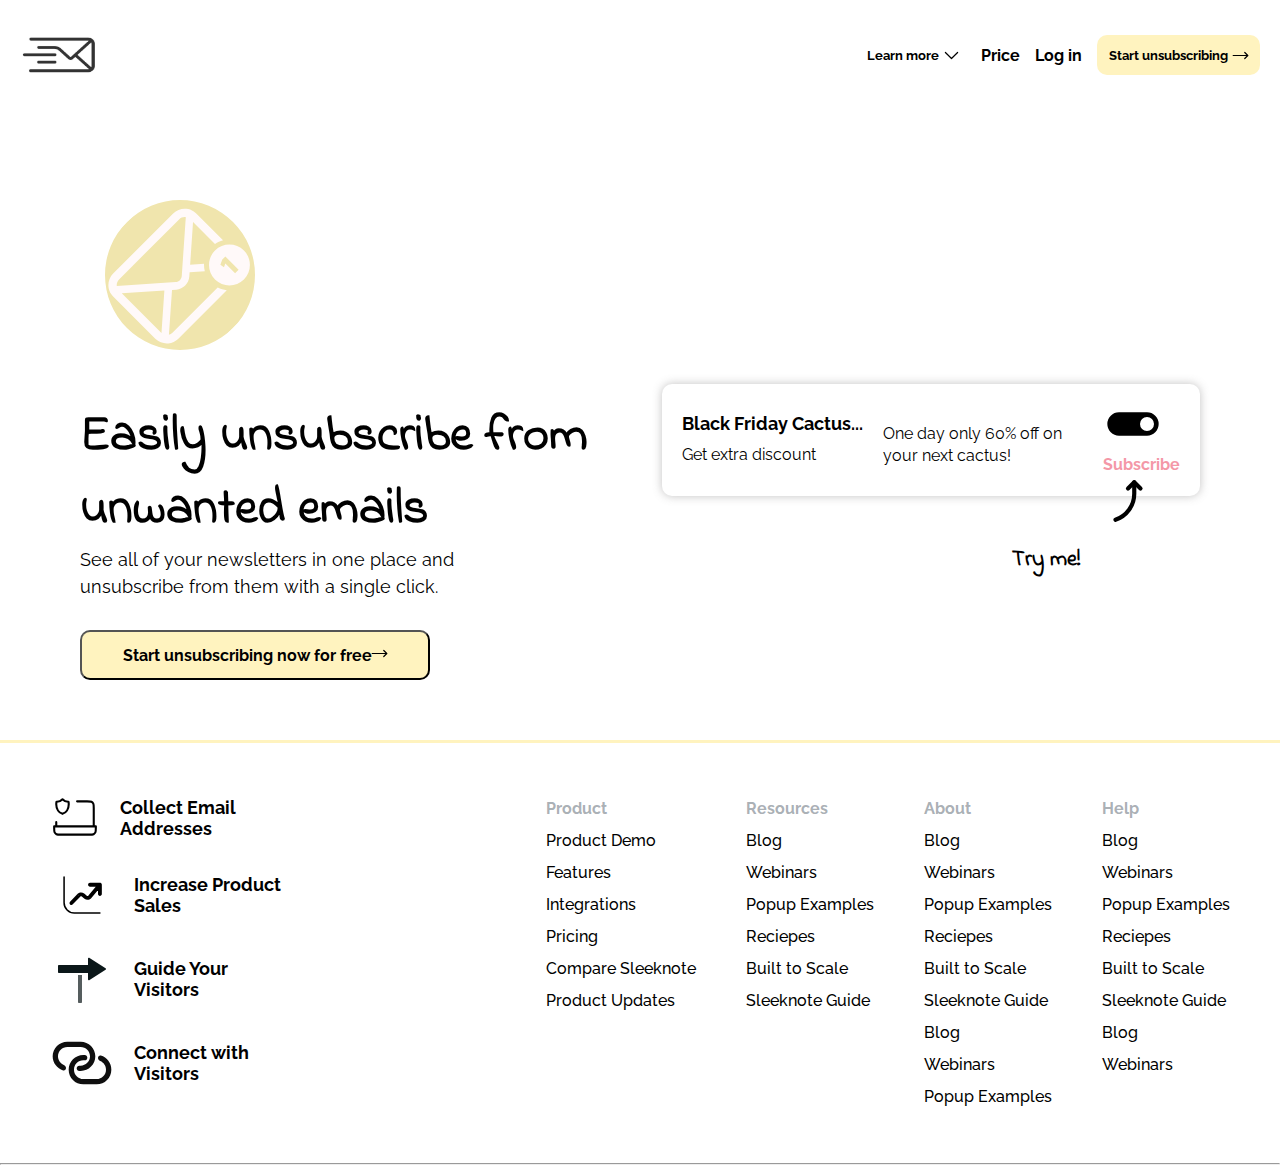
==== 06/email-hero.html @ e3a6bada "enmail" ====
<html lang="en">
  <head>
    <meta charset="UTF-8" />
    <meta name="viewport" content="width=device-width, initial-scale=1.0" />
    <title>Document</title>
    <link rel="preconnect" href="https://fonts.googleapis.com" />
    <link rel="preconnect" href="https://fonts.gstatic.com" crossorigin />
    <link
      href="https://fonts.googleapis.com/css2?family=Raleway:ital,wght@0,100..900;1,100..900&display=swap"
      rel="stylesheet"
    />
    <link rel="preconnect" href="https://fonts.googleapis.com" />
    <link rel="preconnect" href="https://fonts.gstatic.com" crossorigin />
    <link
      href="https://fonts.googleapis.com/css2?family=Indie+Flower&display=swap"
      rel="stylesheet"
    />
    <link href="./email.css" rel="stylesheet" />
  </head>
  <body>
    <header>
      <img src="./email.jpg" height="90px" width="100px" />
      <nav>
        <button>
          <a>Learn more</a
          ><svg
            xmlns="http://www.w3.org/2000/svg"
            fill="none"
            viewBox="0 0 24 24"
            stroke-width="1.5"
            stroke="currentColor"
            class="down"
          >
            <path
              stroke-linecap="round"
              stroke-linejoin="round"
              d="m19.5 8.25-7.5 7.5-7.5-7.5"
            />
          </svg>
        </button>
        <a>Price</a>
        <a>Log in</a>
        <button class="unsubscribe">
          <a>Start unsubscribing</a
          ><svg
            xmlns="http://www.w3.org/2000/svg"
            fill="none"
            viewBox="0 0 24 24"
            stroke-width="1.5"
            stroke="currentColor"
            class="right"
          >
            <path
              stroke-linecap="round"
              stroke-linejoin="round"
              d="M17.25 8.25 21 12m0 0-3.75 3.75M21 12H3"
            />
          </svg>
        </button>
      </nav>
    </header>
    <div class="main">
      <section class="section-1">
        <svg
          height="79px"
          class="email-icon"
          width="79px"
          version="1.1"
          id="_x32_"
          xmlns="http://www.w3.org/2000/svg"
          xmlns:xlink="http://www.w3.org/1999/xlink"
          viewBox="-51.2 -51.2 614.40 614.40"
          xml:space="preserve"
          fill="#000000"
          transform="rotate(-45)"
        >
          <g id="SVGRepo_bgCarrier" stroke-width="0">
            <rect
              x="-51.2"
              y="-51.2"
              width="614.40"
              height="614.40"
              rx="307.2"
              fill="#f0e5ad"
              strokewidth="0"
            ></rect>
          </g>
          <g
            id="SVGRepo_tracerCarrier"
            stroke-linecap="round"
            stroke-linejoin="round"
          ></g>
          <g id="SVGRepo_iconCarrier">
            <style type="text/css">
              .st0 {
                fill: #000000;
              }
            </style>
            <g>
              <path
                class="st0"
                d="M66.734,401.582c-5.902,0-11.421-1.551-16.135-4.277l139.049-121.182l12.979,11.294 c10.863,9.44,24.46,14.22,37.93,14.22c13.536,0,27.133-4.78,37.996-14.22l12.973-11.294l47.074,41.038 c5.324-8.971,11.939-17.054,19.613-24.038l-43.093-37.547L446.977,140.54v127.084c12.26,2.236,23.756,6.62,34.136,12.75V124.834 c0-4.404-0.43-8.762-1.236-12.979c-2.175-10.925-7.016-20.922-13.778-29.181c-1.43-1.8-2.921-3.411-4.54-5.022 c-11.978-12.046-28.804-19.56-47.182-19.56H66.734c-18.377,0-35.136,7.514-47.182,19.56c-1.612,1.611-3.102,3.222-4.532,5.022 c-6.768,8.259-11.609,18.256-13.717,29.181C0.43,116.072,0,120.43,0,124.834v244.162c0,9.367,1.987,18.371,5.526,26.502 c3.283,7.762,8.131,14.785,14.026,20.673c1.491,1.491,2.981,2.86,4.593,4.224c11.549,9.561,26.454,15.336,42.589,15.336h280.481 c-8.118-10.032-14.436-21.567-18.412-34.15H66.734z M43.697,101.797c5.962-5.956,13.973-9.561,23.037-9.561h347.645 c9.065,0,17.142,3.606,23.037,9.561c1.047,1.061,2.042,2.243,2.921,3.418L258.128,264.017c-5.029,4.405-11.24,6.581-17.571,6.581 c-6.271,0-12.476-2.176-17.572-6.581L40.85,105.148C41.656,103.973,42.65,102.858,43.697,101.797z M34.136,368.997V140.479 L166,255.51L34.203,370.42C34.136,369.984,34.136,369.494,34.136,368.997z"
              ></path>
              <path
                class="st0"
                d="M428.285,286.484c-46.235,0-83.702,37.48-83.702,83.715c0,46.228,37.467,83.708,83.702,83.708 c46.242,0,83.715-37.48,83.715-83.708C512,323.963,474.527,286.484,428.285,286.484z M441.23,410.236h-20.331v-56.421h-0.242 l-14.744,6.963l-3.076-17.82l20.654-9.441h17.74V410.236z"
              ></path>
            </g>
          </g>
        </svg>
        <div>
          <h2>Easily unsubscribe from unwanted emails</h2>
          <p>
            See all of your newsletters in one place and unsubscribe from them
            with a single click.
          </p>
        </div>
        <button class="main-unsubscribe">
          <a>Start unsubscribing now for free</a
          ><svg
            xmlns="http://www.w3.org/2000/svg"
            fill="none"
            viewBox="0 0 24 24"
            stroke-width="1.5"
            stroke="currentColor"
            class="right"
          >
            <path
              stroke-linecap="round"
              stroke-linejoin="round"
              d="M17.25 8.25 21 12m0 0-3.75 3.75M21 12H3"
            />
          </svg>
        </button>
      </section>
      <div class="div-2">
        <section class="div-2-section">
          <h5>Black Friday Cactus...</h5>
          <p>Get extra discount</p>
        </section>
        <section class="div-2-section">
          <p>One day only 60% off on your next cactus!</p>
        </section>
        <section class="div-2-section">
          <svg
            xmlns="http://www.w3.org/2000/svg"
            width="40px"
            height="40px"
            viewBox="0 0 24 24"
            class="toggle"
          >
            <path
              d="M18 7H6a5 5 0 0 0 0 10h12a5 5 0 0 0 0-10zm0 8a3 3 0 1 1 3-3 3 3 0 0 1-3 3z"
            />
            <path fill="none" d="M0 0h24v24H0z" />
          </svg>
          <p class="Subscribe">Subscribe</p>
          <svg
            fill="#f9cde2"
            width="89px"
            height="89px"
            viewBox="0 0 24 24"
            id="curve-arrow-up-8"
            data-name="Flat Line"
            xmlns="http://www.w3.org/2000/svg"
            class="icon flat-line"
            stroke="#f9cde2"
            transform="rotate(0)"
          >
            <g id="SVGRepo_bgCarrier" stroke-width="0"></g>
            <g
              id="SVGRepo_tracerCarrier"
              stroke-linecap="round"
              stroke-linejoin="round"
            ></g>
            <g id="SVGRepo_iconCarrier">
              <path
                id="primary"
                d="M15,3V8.51A13.17,13.17,0,0,1,6,21"
                style="
                  fill: none;
                  stroke: #000000;
                  stroke-linecap: round;
                  stroke-linejoin: round;
                  stroke-width: 2;
                "
              ></path>
              <polyline
                id="primary-2"
                data-name="primary"
                points="18 6 15 3 12 6"
                style="
                  fill: none;
                  stroke: #000000;
                  stroke-linecap: round;
                  stroke-linejoin: round;
                  stroke-width: 2;
                "
              ></polyline>
            </g>
          </svg>
          <p class="try-me">Try me!</p>
        </section>
      </div>
    </div>
    <footer>
      <div class="left-section">
        <ul class="highlights">
          <li>
            <svg
              width="64px"
              height="64px"
              class="icon"
              viewBox="0 0 24 24"
              fill="none"
              xmlns="http://www.w3.org/2000/svg"
            >
              <g id="SVGRepo_bgCarrier" stroke-width="0"></g>
              <g
                id="SVGRepo_tracerCarrier"
                stroke-linecap="round"
                stroke-linejoin="round"
              ></g>
              <g id="SVGRepo_iconCarrier">
                <path
                  d="M13 4H17.8C18.9201 4 19.4802 4 19.908 4.21799C20.2843 4.40973 20.5903 4.71569 20.782 5.09202C21 5.51984 21 6.0799 21 7.2V16M3 16V14M8.87263 4.20378C8.80442 4.20789 8.73575 4.20997 8.66667 4.20997C7.64218 4.20997 6.70766 3.75244 5.99998 3C5.2923 3.75241 4.3578 4.20993 3.33333 4.20993C3.26426 4.20993 3.19559 4.20785 3.12738 4.20373C3.04423 4.58531 3 4.98548 3 5.39793C3 7.61207 4.27477 9.4725 6 10C7.72523 9.4725 9 7.61207 9 5.39793C9 4.9855 8.95577 4.58534 8.87263 4.20378ZM2 16H22V16.8C22 17.9201 22 18.4802 21.782 18.908C21.5903 19.2843 21.2843 19.5903 20.908 19.782C20.4802 20 19.9201 20 18.8 20H5.2C4.0799 20 3.51984 20 3.09202 19.782C2.71569 19.5903 2.40973 19.2843 2.21799 18.908C2 18.4802 2 17.9201 2 16.8V16Z"
                  stroke="#000000"
                  stroke-width="1.008"
                  stroke-linecap="round"
                  stroke-linejoin="round"
                ></path>
              </g>
            </svg>
            <span>Collect Email Addresses</span>
          </li>
          <li>
            <svg
              width="64px"
              height="64px"
              viewBox="0 -0.5 25 25"
              fill="none"
              xmlns="http://www.w3.org/2000/svg"
            >
              <g id="SVGRepo_bgCarrier" stroke-width="0"></g>
              <g
                id="SVGRepo_tracerCarrier"
                stroke-linecap="round"
                stroke-linejoin="round"
              ></g>
              <g id="SVGRepo_iconCarrier">
                <path
                  d="M19.5 19H9.5C7.29086 19 5.5 17.2091 5.5 15V5"
                  stroke="#000000"
                  stroke-width="0.6"
                  stroke-linecap="round"
                  stroke-linejoin="round"
                ></path>
                <path
                  d="M15.619 7.25C15.2048 7.25 14.869 7.58579 14.869 8C14.869 8.41421 15.2048 8.75 15.619 8.75V7.25ZM19.5 8.75C19.9142 8.75 20.25 8.41421 20.25 8C20.25 7.58579 19.9142 7.25 19.5 7.25V8.75ZM20.25 8C20.25 7.58579 19.9142 7.25 19.5 7.25C19.0858 7.25 18.75 7.58579 18.75 8H20.25ZM18.75 11.607C18.75 12.0212 19.0858 12.357 19.5 12.357C19.9142 12.357 20.25 12.0212 20.25 11.607H18.75ZM20.0765 8.47973C20.3414 8.16133 20.2981 7.68844 19.9797 7.42349C19.6613 7.15855 19.1884 7.20188 18.9235 7.52027L20.0765 8.47973ZM15.5 12.807L16.0038 13.3626C16.0298 13.339 16.054 13.3137 16.0765 13.2867L15.5 12.807ZM13.931 12.868L13.4663 13.4567L13.4718 13.461L13.931 12.868ZM12.882 12.04L13.3467 11.4513L13.3429 11.4483L12.882 12.04ZM11.2 12.223L10.6226 11.7443C10.6152 11.7532 10.608 11.7623 10.601 11.7716L11.2 12.223ZM11.072 12.375L11.6074 12.9002C11.6112 12.8963 11.615 12.8923 11.6187 12.8884L11.072 12.375ZM7.83052 14.6088C7.54048 14.9046 7.54508 15.3794 7.8408 15.6694C8.13652 15.9595 8.61138 15.9549 8.90141 15.6592L7.83052 14.6088ZM15.619 8.75H19.5V7.25H15.619V8.75ZM18.75 8V11.607H20.25V8H18.75ZM18.9235 7.52027L14.9235 12.3273L16.0765 13.2867L20.0765 8.47973L18.9235 7.52027ZM14.9962 12.2514C14.8266 12.4052 14.5711 12.4151 14.3901 12.275L13.4718 13.461C14.228 14.0465 15.2953 14.005 16.0038 13.3626L14.9962 12.2514ZM14.3956 12.2793L13.3466 11.4513L12.4173 12.6287L13.4663 13.4567L14.3956 12.2793ZM13.3429 11.4483C12.5051 10.7957 11.3004 10.9268 10.6226 11.7443L11.7773 12.7017C11.9377 12.5082 12.2228 12.4772 12.4211 12.6317L13.3429 11.4483ZM10.601 11.7716C10.5774 11.8029 10.5521 11.833 10.5252 11.8616L11.6187 12.8884C11.6826 12.8203 11.7427 12.7489 11.7989 12.6744L10.601 11.7716ZM10.5365 11.8498L7.83052 14.6088L8.90141 15.6592L11.6074 12.9002L10.5365 11.8498Z"
                  fill="#000000"
                ></path>
              </g></svg
            ><span>Increase Product Sales</span>
          </li>
          <li>
            <svg
              version="1.1"
              id="Uploaded to svgrepo.com"
              xmlns="http://www.w3.org/2000/svg"
              xmlns:xlink="http://www.w3.org/1999/xlink"
              width="64px"
              height="64px"
              viewBox="0 0 32 32"
              xml:space="preserve"
              fill="#000000"
              stroke="#000000"
              stroke-width="0.00032"
            >
              <g id="SVGRepo_bgCarrier" stroke-width="0"></g>
              <g
                id="SVGRepo_tracerCarrier"
                stroke-linecap="round"
                stroke-linejoin="round"
              ></g>
              <g id="SVGRepo_iconCarrier">
                <style type="text/css">
                  .duotone_twee {
                    fill: #555d5e;
                  }
                  .duotone_een {
                    fill: #0b1719;
                  }
                  .st0 {
                    fill: #fff9f9;
                  }
                  .st1 {
                    fill: #808080;
                  }
                </style>
                <g>
                  <path
                    class="duotone_twee"
                    d="M14,14.01V27.5c0,0.276,0.224,0.5,0.5,0.5h1c0.276,0,0.5-0.224,0.5-0.5V14.01H14z"
                  ></path>
                  <path
                    class="duotone_een"
                    d="M27.777,10.584l-8-5.066C19.445,5.297,19,5.535,19,5.934V9H4.5C4.224,9,4,9.224,4,9.5v3 C4,12.776,4.224,13,4.5,13H19v3.066c0,0.399,0.445,0.638,0.777,0.416l8-5.066C28.074,11.218,28.074,10.782,27.777,10.584z"
                  ></path>
                </g>
              </g></svg
            ><span>Guide Your Visitors</span>
          </li>
          <li>
            <svg
              width="64px"
              height="64px"
              viewBox="0 0 24 24"
              fill="none"
              xmlns="http://www.w3.org/2000/svg"
              stroke="#000000"
              stroke-width="0.00024000000000000003"
            >
              <g id="SVGRepo_bgCarrier" stroke-width="0"></g>
              <g
                id="SVGRepo_tracerCarrier"
                stroke-linecap="round"
                stroke-linejoin="round"
              ></g>
              <g id="SVGRepo_iconCarrier">
                <path
                  d="M14 10C14 9.44771 13.5523 9 13 9H12.5C9.46243 9 7 11.4624 7 14.5C7 17.5376 9.46243 20 12.5 20H17.5C20.5376 20 23 17.5376 23 14.5C23 12.0091 21.3441 9.90488 19.073 9.22823C18.5098 9.06042 18 9.52887 18 10.1166V10.1683C18 10.6659 18.3745 11.0735 18.8345 11.2634C20.1055 11.788 21 13.0395 21 14.5C21 16.433 19.433 18 17.5 18H12.5C10.567 18 9 16.433 9 14.5C9 12.567 10.567 11 12.5 11H13C13.5523 11 14 10.5523 14 10Z"
                  fill="#0F0F0F"
                ></path>
                <path
                  d="M11.5 4C14.5376 4 17 6.46243 17 9.5C17 12.5376 14.5376 15 11.5 15H11C10.4477 15 10 14.5523 10 14C10 13.4477 10.4477 13 11 13H11.5C13.433 13 15 11.433 15 9.5C15 7.567 13.433 6 11.5 6H6.5C4.567 6 3 7.567 3 9.5C3 10.9605 3.89451 12.212 5.16553 12.7366C5.62548 12.9264 6 13.3341 6 13.8317V13.8834C6 14.4711 5.49024 14.9396 4.92699 14.7718C2.65592 14.0951 1 11.9909 1 9.5C1 6.46243 3.46243 4 6.5 4H11.5Z"
                  fill="#0F0F0F"
                ></path>
              </g></svg
            ><span>Connect with Visitors</span>
          </li>
        </ul>
      </div>
      <div class="right-section">
        <section class="links product">
          <h4>Product</h4>
          <ul>
            <li>Product Demo</li>
            <li>Features</li>
            <li>Integrations</li>
            <li>Pricing</li>
            <li>Compare Sleeknote</li>
            <li>Product Updates</li>
          </ul>
        </section>
        <section class="links resources">
          <h4>Resources</h4>
          <ul>
            <li>Blog</li>
            <li>Webinars</li>
            <li>Popup Examples</li>
            <li>Reciepes</li>
            <li>Built to Scale</li>
            <li>Sleeknote Guide</li>
          </ul>
        </section>
        <section class="links about">
          <h4>About</h4>
          <ul>
            <li>Blog</li>
            <li>Webinars</li>
            <li>Popup Examples</li>
            <li>Reciepes</li>
            <li>Built to Scale</li>
            <li>Sleeknote Guide</li>
            <li>Blog</li>
            <li>Webinars</li>
            <li>Popup Examples</li>
          </ul>
        </section>
        <section class="links help">
          <h4>Help</h4>
          <ul>
            <li>Blog</li>
            <li>Webinars</li>
            <li>Popup Examples</li>
            <li>Reciepes</li>
            <li>Built to Scale</li>
            <li>Sleeknote Guide</li>
            <li>Blog</li>
            <li>Webinars</li>
          </ul>
        </section>
      </div>
    </footer>
    <hr/>
  </body>
</html>
---- 06/email.css ----
* {
  margin: 0;
  padding: 0;
  box-sizing: border-box;
}
nav,
button {
  font-family: "Raleway";
  font-weight: 700;
}
.nav,
button,
.div-2-section,
.section-1 p,
.highlights,
.right-section {
  font-family: "Raleway";
}
.down,
.right {
  height: 15px;
  width: 15px;
  scale: 1.3;
}
.right {
  text-align: justify;
}
nav button {
  display: flex;
  align-items: center;
  padding: 7px;
  gap: 5px;
  border: none;
  background-color: white;
}
nav {
  display: flex;
  gap: 15px;
  align-items: center;
  padding-right: 10px;
}
header {
  display: flex;
  justify-content: space-between;
  align-items: center;
  padding: 10px;
}
.unsubscribe {
  border-radius: 10px;
  background-color: #fff3bf;
  padding: 12px;
}
button:hover {
  cursor: pointer;
}
.toggle {
  scale: 1.4;
  margin-left: 10px;
}
.main {
  display: flex;
  gap: 20px;
  align-items: center;
  padding: 80px 80px 0 80px;
  justify-content: space-between;
  flex-wrap: wrap;
}
.section-1 {
  height: 500px;
  display: flex;
  flex-wrap: wrap;
  /* flex:1; */
  flex-direction: column;
  gap: 30px;
  justify-content: center;
  /* width: 800px; */
}
.div-2 {
  padding: 20px;
  display: flex;
  flex-wrap: wrap;
  position: relative;
  justify-content: space-between;
  gap: 20px;
  align-items: center;
  border-radius: 10px;
  box-shadow: 0 0 10px #716f6f6e;
}
.div-2 section:nth-child(2) {
  width: 200px;
  display: flex;
  flex-wrap: wrap;
}
.div-2 section h5 {
  font-size: 18px;
}
.div-2 section p {
  line-height: 1.4;
  padding-top: 10px;
}
.div-2 section:nth-child(3) p:nth-child(2) {
  color: rgb(244, 152, 167);
  font-size: 16px;
  font-weight: bold;
}
.email-icon {
  height: 150px;
  width: 200px;
}
.section-1 h2 {
  width: 550px;
  padding: 20px 0 0 0;
  font-family: "Indie Flower";
  flex: 1;
  font-size: 50px;
  font-weight: bold;
}
.section-1 p {
  font-size: 18px;
  width: 400px;
  line-height: 1.5;
}
.flat-line {
  position: absolute;
  height: 100px;
  width: 100px;
}
.try-me {
  position: absolute;
  font-size: 22px;
  font-family: "Indie Flower";
  font-weight: bold;
  bottom: -80px;
  right: 120px;
}
.main-unsubscribe {
  text-align: center;
  height: 50px;
  width: 350px;
  background-color: #fff3bf;
  border-radius: 10px;
  font-size: 16px;
  font-weight: bold;
}
footer {
  border-top: 3px solid #fff3bf;
  padding: 50px;
  margin-top: 50px;
  display: flex;
  gap: 25px;
}
.right-section {
  flex: 1;
  display: flex;
  line-height: 2;
  justify-content: end;
  gap: 50px;
}
footer ul li {
  list-style: none;
}
.highlights {
  font-size: 18px;
  font-weight: bold;
  align-content: center;
  display: flex;
  flex-direction: column;
  gap: 20px;
}
.icon {
  height: 50px;
  width: 50px;
}
.highlights li {
  flex-wrap: wrap;
  display: flex;
  align-items: center;
  gap: 20px;
}
.highlights li:hover {
  cursor: pointer;
  color: #2b8a3e;
}
.highlights li span {
  width: 150px;
}
.right-section h4 {
  font-size: 16px;
  color: #868e96b5;
}
.right-section ul {
  flex: auto;
  font-size: 16px;
  font-weight: 500;
}
.right-section ul li:hover {
  cursor: pointer;
  color: #2b8a3e;
  text-decoration: underline;
}
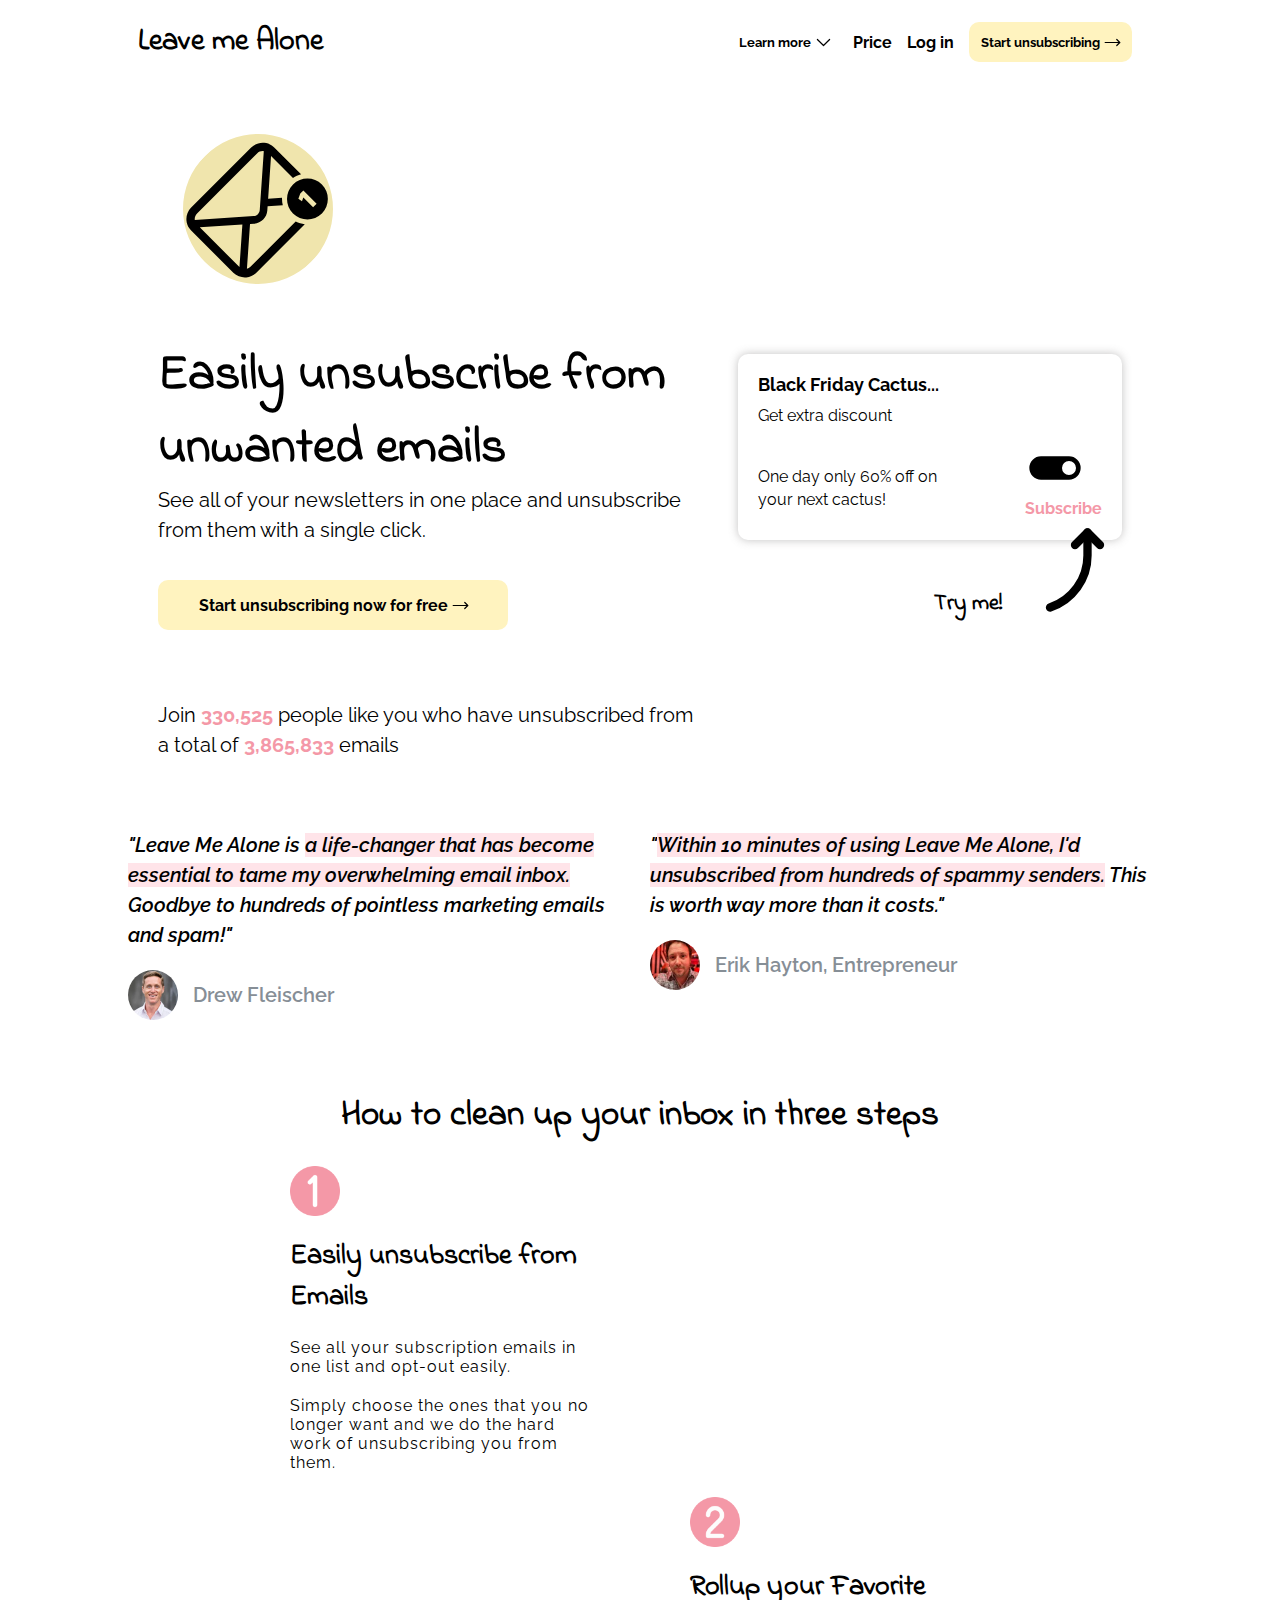
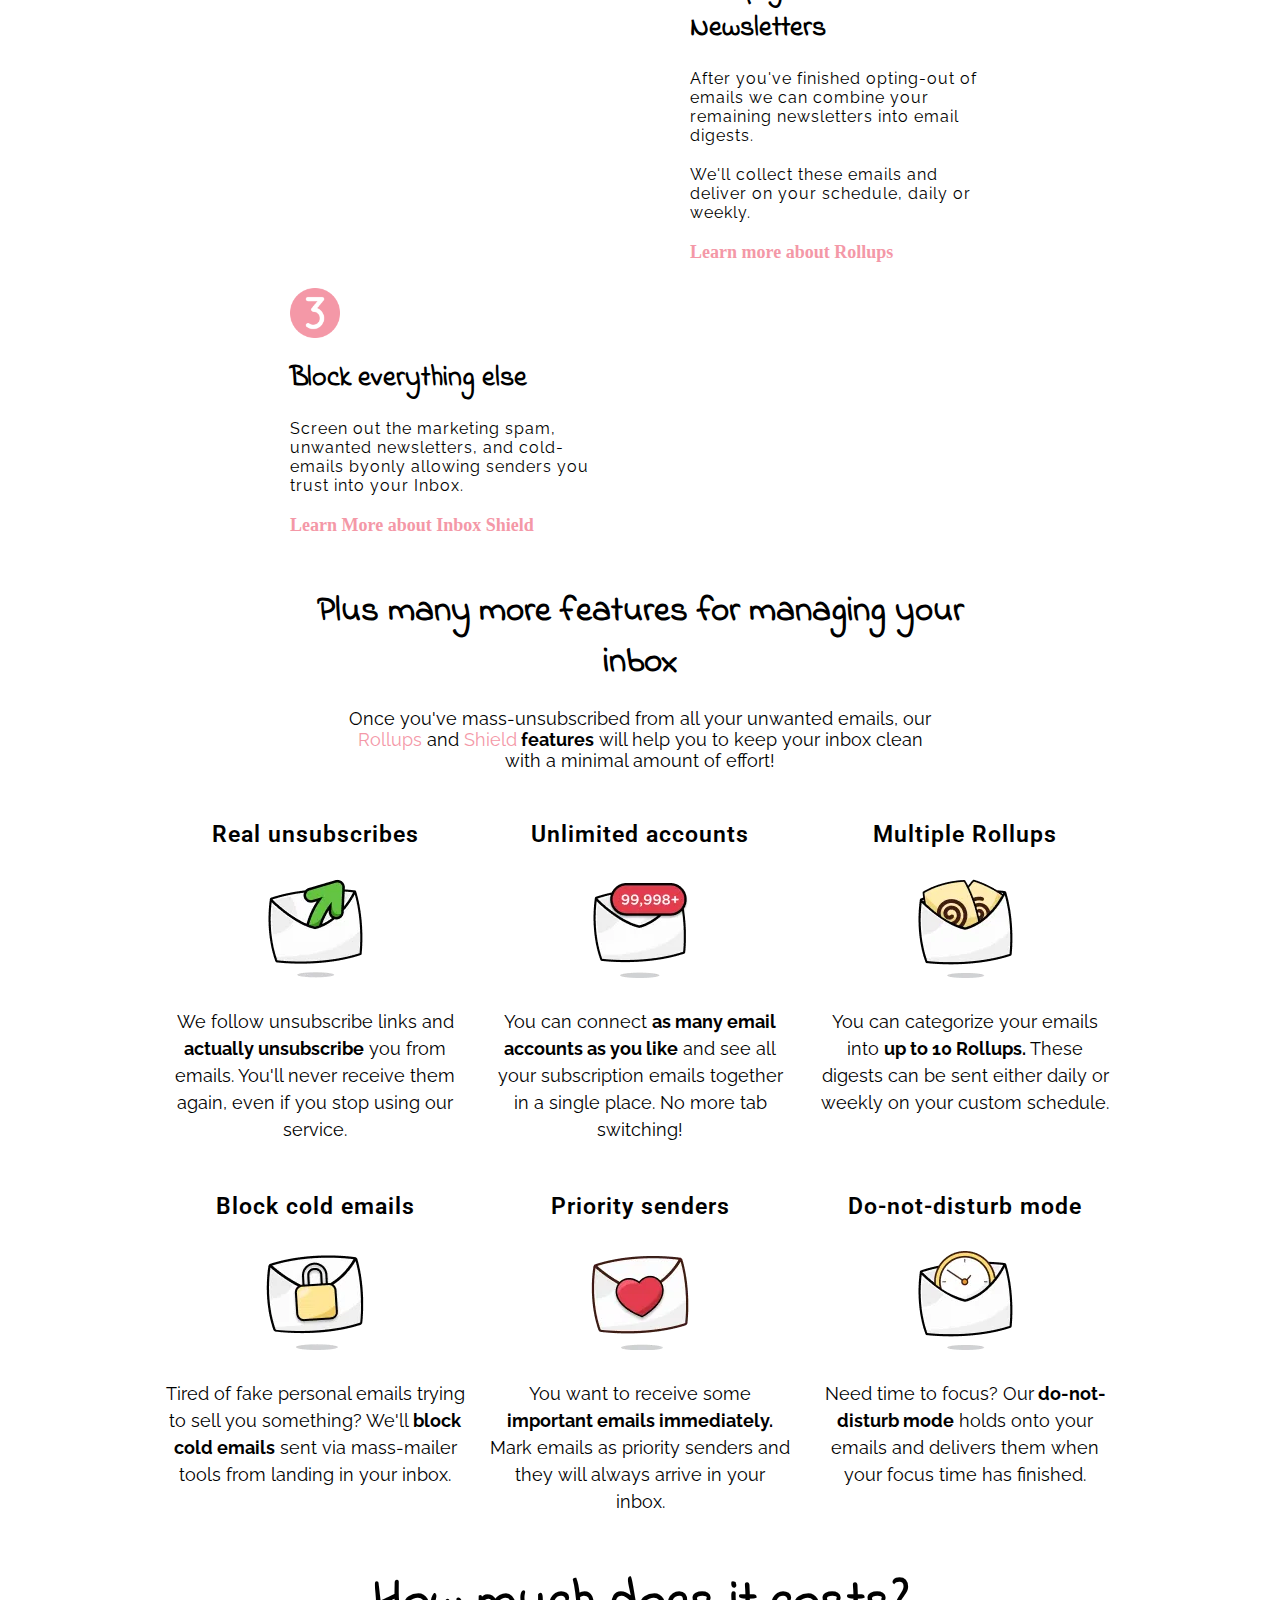
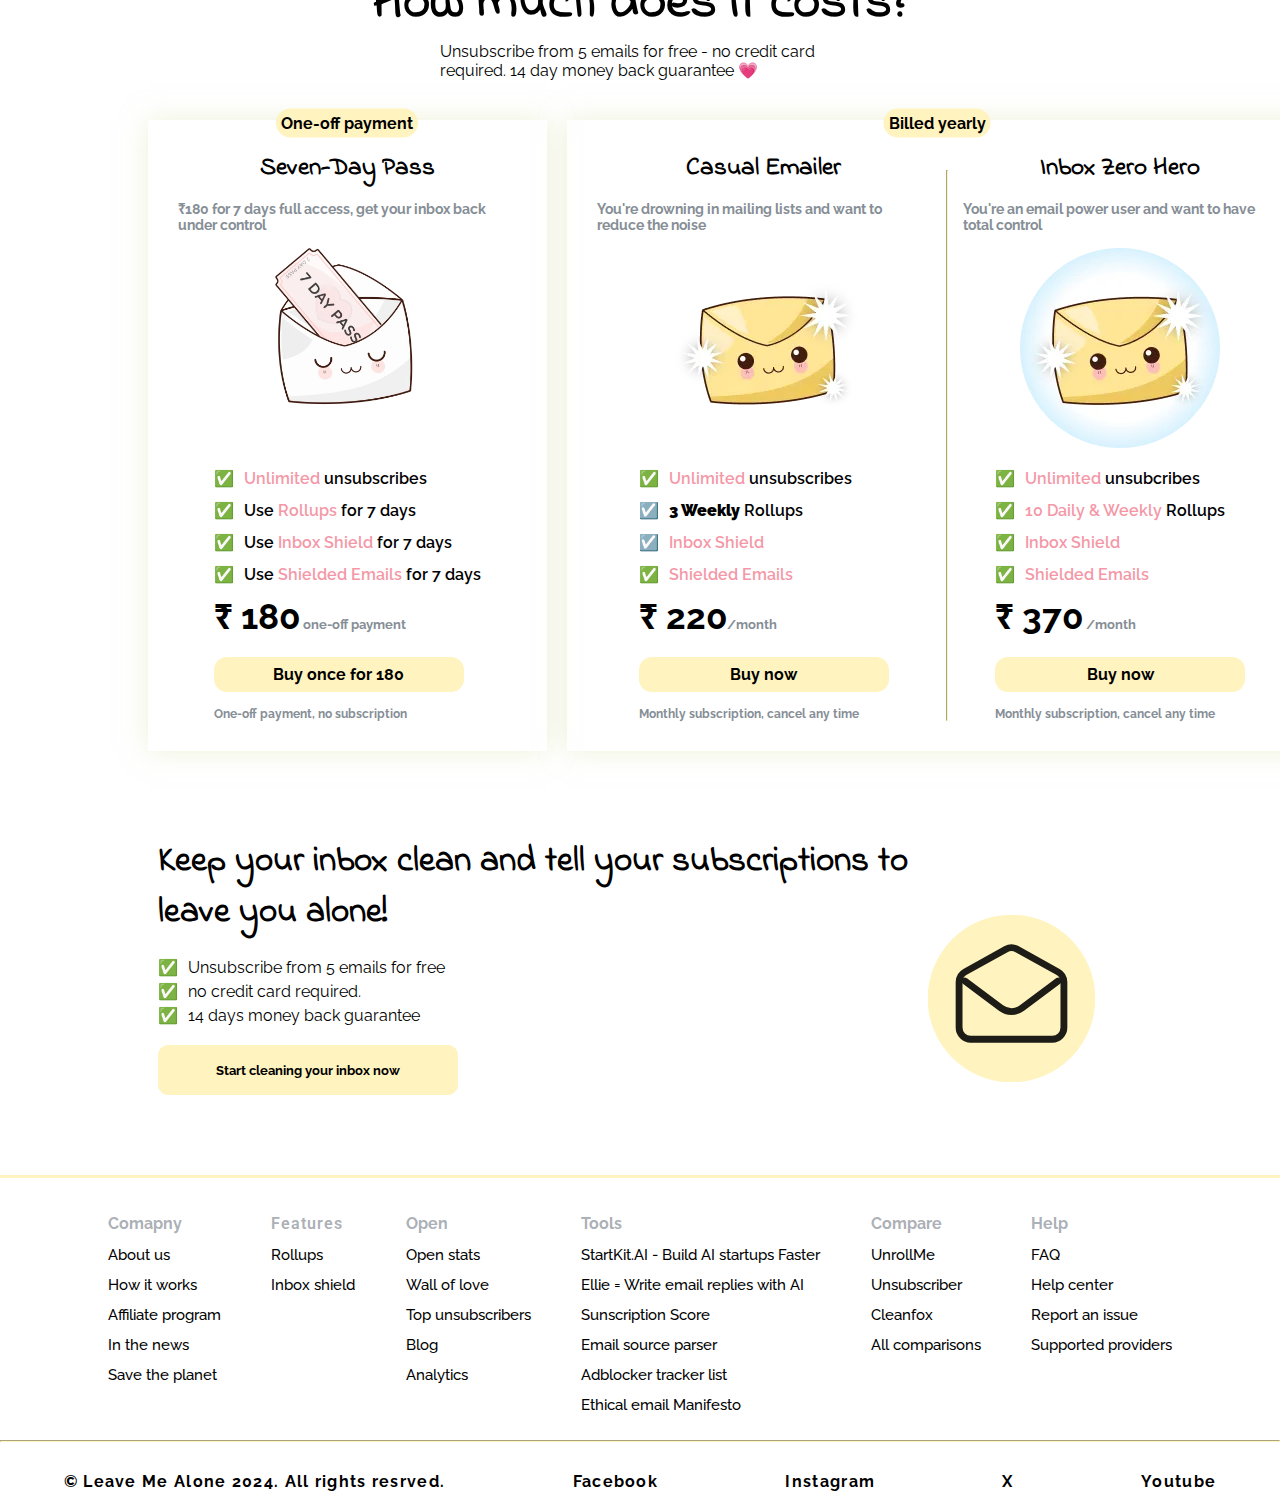
==== commit 75e01b50: "added components" ====
--- a/06/email-hero.html
+++ b/06/email-hero.html
@@ -15,205 +15,170 @@
       href="https://fonts.googleapis.com/css2?family=Indie+Flower&display=swap"
       rel="stylesheet"
     />
+    <link rel="preconnect" href="https://fonts.googleapis.com" />
+    <link rel="preconnect" href="https://fonts.gstatic.com" crossorigin />
+    <link
+      href="https://fonts.googleapis.com/css2?family=Roboto:ital,wght@0,100;0,300;0,400;0,500;0,700;0,900;1,100;1,300;1,400;1,500;1,700;1,900&display=swap"
+      rel="stylesheet"
+    />
     <link href="./email.css" rel="stylesheet" />
   </head>
   <body>
-    <header>
-      <img src="./email.jpg" height="90px" width="100px" />
-      <nav>
-        <button>
-          <a>Learn more</a
-          ><svg
+    <div class="container">
+      <header>
+        <p>Leave me Alone</p>
+        <nav>
+          <button>
+            <a>Learn more</a
+            ><svg
+              xmlns="http://www.w3.org/2000/svg"
+              fill="none"
+              viewBox="0 0 24 24"
+              stroke-width="1.5"
+              stroke="currentColor"
+              class="down"
+            >
+              <path
+                stroke-linecap="round"
+                stroke-linejoin="round"
+                d="m19.5 8.25-7.5 7.5-7.5-7.5"
+              />
+            </svg>
+          </button>
+          <a>Price</a>
+          <a>Log in</a>
+          <button class="unsubscribe">
+            <a>Start unsubscribing</a
+            ><svg
+              xmlns="http://www.w3.org/2000/svg"
+              fill="none"
+              viewBox="0 0 24 24"
+              stroke-width="1.5"
+              stroke="currentColor"
+              class="right"
+            >
+              <path
+                stroke-linecap="round"
+                stroke-linejoin="round"
+                d="M17.25 8.25 21 12m0 0-3.75 3.75M21 12H3"
+              />
+            </svg>
+          </button>
+        </nav>
+      </header>
+      <div class="main">
+        <section class="section-1">
+          <svg
+            height="79px"
+            class="email-icon"
+            width="79px"
+            version="1.1"
+            id="_x32_"
             xmlns="http://www.w3.org/2000/svg"
-            fill="none"
-            viewBox="0 0 24 24"
-            stroke-width="1.5"
-            stroke="currentColor"
-            class="down"
+            xmlns:xlink="http://www.w3.org/1999/xlink"
+            viewBox="-51.2 -51.2 614.40 614.40"
+            xml:space="preserve"
+            fill="#000000"
+            transform="rotate(-45)"
           >
-            <path
-              stroke-linecap="round"
-              stroke-linejoin="round"
-              d="m19.5 8.25-7.5 7.5-7.5-7.5"
-            />
-          </svg>
-        </button>
-        <a>Price</a>
-        <a>Log in</a>
-        <button class="unsubscribe">
-          <a>Start unsubscribing</a
-          ><svg
-            xmlns="http://www.w3.org/2000/svg"
-            fill="none"
-            viewBox="0 0 24 24"
-            stroke-width="1.5"
-            stroke="currentColor"
-            class="right"
-          >
-            <path
-              stroke-linecap="round"
-              stroke-linejoin="round"
-              d="M17.25 8.25 21 12m0 0-3.75 3.75M21 12H3"
-            />
-          </svg>
-        </button>
-      </nav>
-    </header>
-    <div class="main">
-      <section class="section-1">
-        <svg
-          height="79px"
-          class="email-icon"
-          width="79px"
-          version="1.1"
-          id="_x32_"
-          xmlns="http://www.w3.org/2000/svg"
-          xmlns:xlink="http://www.w3.org/1999/xlink"
-          viewBox="-51.2 -51.2 614.40 614.40"
-          xml:space="preserve"
-          fill="#000000"
-          transform="rotate(-45)"
-        >
-          <g id="SVGRepo_bgCarrier" stroke-width="0">
-            <rect
-              x="-51.2"
-              y="-51.2"
-              width="614.40"
-              height="614.40"
-              rx="307.2"
-              fill="#f0e5ad"
-              strokewidth="0"
-            ></rect>
-          </g>
-          <g
-            id="SVGRepo_tracerCarrier"
-            stroke-linecap="round"
-            stroke-linejoin="round"
-          ></g>
-          <g id="SVGRepo_iconCarrier">
-            <style type="text/css">
-              .st0 {
-                fill: #000000;
-              }
-            </style>
-            <g>
-              <path
-                class="st0"
-                d="M66.734,401.582c-5.902,0-11.421-1.551-16.135-4.277l139.049-121.182l12.979,11.294 c10.863,9.44,24.46,14.22,37.93,14.22c13.536,0,27.133-4.78,37.996-14.22l12.973-11.294l47.074,41.038 c5.324-8.971,11.939-17.054,19.613-24.038l-43.093-37.547L446.977,140.54v127.084c12.26,2.236,23.756,6.62,34.136,12.75V124.834 c0-4.404-0.43-8.762-1.236-12.979c-2.175-10.925-7.016-20.922-13.778-29.181c-1.43-1.8-2.921-3.411-4.54-5.022 c-11.978-12.046-28.804-19.56-47.182-19.56H66.734c-18.377,0-35.136,7.514-47.182,19.56c-1.612,1.611-3.102,3.222-4.532,5.022 c-6.768,8.259-11.609,18.256-13.717,29.181C0.43,116.072,0,120.43,0,124.834v244.162c0,9.367,1.987,18.371,5.526,26.502 c3.283,7.762,8.131,14.785,14.026,20.673c1.491,1.491,2.981,2.86,4.593,4.224c11.549,9.561,26.454,15.336,42.589,15.336h280.481 c-8.118-10.032-14.436-21.567-18.412-34.15H66.734z M43.697,101.797c5.962-5.956,13.973-9.561,23.037-9.561h347.645 c9.065,0,17.142,3.606,23.037,9.561c1.047,1.061,2.042,2.243,2.921,3.418L258.128,264.017c-5.029,4.405-11.24,6.581-17.571,6.581 c-6.271,0-12.476-2.176-17.572-6.581L40.85,105.148C41.656,103.973,42.65,102.858,43.697,101.797z M34.136,368.997V140.479 L166,255.51L34.203,370.42C34.136,369.984,34.136,369.494,34.136,368.997z"
-              ></path>
-              <path
-                class="st0"
-                d="M428.285,286.484c-46.235,0-83.702,37.48-83.702,83.715c0,46.228,37.467,83.708,83.702,83.708 c46.242,0,83.715-37.48,83.715-83.708C512,323.963,474.527,286.484,428.285,286.484z M441.23,410.236h-20.331v-56.421h-0.242 l-14.744,6.963l-3.076-17.82l20.654-9.441h17.74V410.236z"
-              ></path>
+            <g id="SVGRepo_bgCarrier" stroke-width="0">
+              <rect
+                x="-51.2"
+                y="-51.2"
+                width="614.40"
+                height="614.40"
+                rx="307.2"
+                fill="#f0e5ad"
+                strokewidth="0"
+              ></rect>
             </g>
-          </g>
-        </svg>
-        <div>
-          <h2>Easily unsubscribe from unwanted emails</h2>
-          <p>
-            See all of your newsletters in one place and unsubscribe from them
-            with a single click.
-          </p>
-        </div>
-        <button class="main-unsubscribe">
-          <a>Start unsubscribing now for free</a
-          ><svg
-            xmlns="http://www.w3.org/2000/svg"
-            fill="none"
-            viewBox="0 0 24 24"
-            stroke-width="1.5"
-            stroke="currentColor"
-            class="right"
-          >
-            <path
-              stroke-linecap="round"
-              stroke-linejoin="round"
-              d="M17.25 8.25 21 12m0 0-3.75 3.75M21 12H3"
-            />
-          </svg>
-        </button>
-      </section>
-      <div class="div-2">
-        <section class="div-2-section">
-          <h5>Black Friday Cactus...</h5>
-          <p>Get extra discount</p>
-        </section>
-        <section class="div-2-section">
-          <p>One day only 60% off on your next cactus!</p>
-        </section>
-        <section class="div-2-section">
-          <svg
-            xmlns="http://www.w3.org/2000/svg"
-            width="40px"
-            height="40px"
-            viewBox="0 0 24 24"
-            class="toggle"
-          >
-            <path
-              d="M18 7H6a5 5 0 0 0 0 10h12a5 5 0 0 0 0-10zm0 8a3 3 0 1 1 3-3 3 3 0 0 1-3 3z"
-            />
-            <path fill="none" d="M0 0h24v24H0z" />
-          </svg>
-          <p class="Subscribe">Subscribe</p>
-          <svg
-            fill="#f9cde2"
-            width="89px"
-            height="89px"
-            viewBox="0 0 24 24"
-            id="curve-arrow-up-8"
-            data-name="Flat Line"
-            xmlns="http://www.w3.org/2000/svg"
-            class="icon flat-line"
-            stroke="#f9cde2"
-            transform="rotate(0)"
-          >
-            <g id="SVGRepo_bgCarrier" stroke-width="0"></g>
             <g
               id="SVGRepo_tracerCarrier"
               stroke-linecap="round"
               stroke-linejoin="round"
             ></g>
             <g id="SVGRepo_iconCarrier">
-              <path
-                id="primary"
-                d="M15,3V8.51A13.17,13.17,0,0,1,6,21"
-                style="
-                  fill: none;
-                  stroke: #000000;
-                  stroke-linecap: round;
-                  stroke-linejoin: round;
-                  stroke-width: 2;
-                "
-              ></path>
-              <polyline
-                id="primary-2"
-                data-name="primary"
-                points="18 6 15 3 12 6"
-                style="
-                  fill: none;
-                  stroke: #000000;
-                  stroke-linecap: round;
-                  stroke-linejoin: round;
-                  stroke-width: 2;
-                "
-              ></polyline>
+              <style type="text/css">
+                .st0 {
+                  fill: #000000;
+                }
+              </style>
+              <g>
+                <path
+                  class="st0"
+                  d="M66.734,401.582c-5.902,0-11.421-1.551-16.135-4.277l139.049-121.182l12.979,11.294 c10.863,9.44,24.46,14.22,37.93,14.22c13.536,0,27.133-4.78,37.996-14.22l12.973-11.294l47.074,41.038 c5.324-8.971,11.939-17.054,19.613-24.038l-43.093-37.547L446.977,140.54v127.084c12.26,2.236,23.756,6.62,34.136,12.75V124.834 c0-4.404-0.43-8.762-1.236-12.979c-2.175-10.925-7.016-20.922-13.778-29.181c-1.43-1.8-2.921-3.411-4.54-5.022 c-11.978-12.046-28.804-19.56-47.182-19.56H66.734c-18.377,0-35.136,7.514-47.182,19.56c-1.612,1.611-3.102,3.222-4.532,5.022 c-6.768,8.259-11.609,18.256-13.717,29.181C0.43,116.072,0,120.43,0,124.834v244.162c0,9.367,1.987,18.371,5.526,26.502 c3.283,7.762,8.131,14.785,14.026,20.673c1.491,1.491,2.981,2.86,4.593,4.224c11.549,9.561,26.454,15.336,42.589,15.336h280.481 c-8.118-10.032-14.436-21.567-18.412-34.15H66.734z M43.697,101.797c5.962-5.956,13.973-9.561,23.037-9.561h347.645 c9.065,0,17.142,3.606,23.037,9.561c1.047,1.061,2.042,2.243,2.921,3.418L258.128,264.017c-5.029,4.405-11.24,6.581-17.571,6.581 c-6.271,0-12.476-2.176-17.572-6.581L40.85,105.148C41.656,103.973,42.65,102.858,43.697,101.797z M34.136,368.997V140.479 L166,255.51L34.203,370.42C34.136,369.984,34.136,369.494,34.136,368.997z"
+                ></path>
+                <path
+                  class="st0"
+                  d="M428.285,286.484c-46.235,0-83.702,37.48-83.702,83.715c0,46.228,37.467,83.708,83.702,83.708 c46.242,0,83.715-37.48,83.715-83.708C512,323.963,474.527,286.484,428.285,286.484z M441.23,410.236h-20.331v-56.421h-0.242 l-14.744,6.963l-3.076-17.82l20.654-9.441h17.74V410.236z"
+                ></path>
+              </g>
             </g>
           </svg>
-          <p class="try-me">Try me!</p>
-        </section>
-      </div>
-    </div>
-    <footer>
-      <div class="left-section">
-        <ul class="highlights">
-          <li>
+          <div>
+            <h2>Easily unsubscribe from unwanted emails</h2>
+            <p>
+              See all of your newsletters in one place and unsubscribe from them
+              with a single click.
+            </p>
+          </div>
+          <button class="main-unsubscribe">
+            <a>Start unsubscribing now for free</a
+            ><svg
+              xmlns="http://www.w3.org/2000/svg"
+              fill="none"
+              viewBox="0 0 24 24"
+              stroke-width="1.5"
+              stroke="currentColor"
+              class="right"
+            >
+              <path
+                stroke-linecap="round"
+                stroke-linejoin="round"
+                d="M17.25 8.25 21 12m0 0-3.75 3.75M21 12H3"
+              />
+            </svg>
+          </button>
+          <img />
+          <p>
+            Join <span class="numbers">330,525</span> people like you who have
+            unsubscribed from a total of
+            <span class="numbers">3,865,833</span> emails
+          </p>
+        </section>
+        <div class="div-2">
+          <section class="div-2-section">
+            <h5>Black Friday Cactus...</h5>
+            <p>Get extra discount</p>
+          </section>
+          <section class="div-2-section">
+            <p>One day only 60% off on your next cactus!</p>
+          </section>
+          <section class="div-2-section">
             <svg
-              width="64px"
-              height="64px"
-              class="icon"
+              xmlns="http://www.w3.org/2000/svg"
+              width="40px"
+              height="40px"
               viewBox="0 0 24 24"
-              fill="none"
+              class="toggle"
+            >
+              <path
+                d="M18 7H6a5 5 0 0 0 0 10h12a5 5 0 0 0 0-10zm0 8a3 3 0 1 1 3-3 3 3 0 0 1-3 3z"
+              />
+              <path fill="none" d="M0 0h24v24H0z" />
+            </svg>
+            <p class="Subscribe">Subscribe</p>
+            <svg
+              fill="#f9cde2"
+              width="89px"
+              height="89px"
+              viewBox="0 0 24 24"
+              id="curve-arrow-up-8"
+              data-name="Flat Line"
               xmlns="http://www.w3.org/2000/svg"
+              class="icon flat-line"
+              stroke="#f9cde2"
+              transform="rotate(0)"
             >
               <g id="SVGRepo_bgCarrier" stroke-width="0"></g>
               <g
@@ -223,175 +188,363 @@
               ></g>
               <g id="SVGRepo_iconCarrier">
                 <path
-                  d="M13 4H17.8C18.9201 4 19.4802 4 19.908 4.21799C20.2843 4.40973 20.5903 4.71569 20.782 5.09202C21 5.51984 21 6.0799 21 7.2V16M3 16V14M8.87263 4.20378C8.80442 4.20789 8.73575 4.20997 8.66667 4.20997C7.64218 4.20997 6.70766 3.75244 5.99998 3C5.2923 3.75241 4.3578 4.20993 3.33333 4.20993C3.26426 4.20993 3.19559 4.20785 3.12738 4.20373C3.04423 4.58531 3 4.98548 3 5.39793C3 7.61207 4.27477 9.4725 6 10C7.72523 9.4725 9 7.61207 9 5.39793C9 4.9855 8.95577 4.58534 8.87263 4.20378ZM2 16H22V16.8C22 17.9201 22 18.4802 21.782 18.908C21.5903 19.2843 21.2843 19.5903 20.908 19.782C20.4802 20 19.9201 20 18.8 20H5.2C4.0799 20 3.51984 20 3.09202 19.782C2.71569 19.5903 2.40973 19.2843 2.21799 18.908C2 18.4802 2 17.9201 2 16.8V16Z"
-                  stroke="#000000"
-                  stroke-width="1.008"
-                  stroke-linecap="round"
-                  stroke-linejoin="round"
+                  id="primary"
+                  d="M15,3V8.51A13.17,13.17,0,0,1,6,21"
+                  style="
+                    fill: none;
+                    stroke: #000000;
+                    stroke-linecap: round;
+                    stroke-linejoin: round;
+                    stroke-width: 2;
+                  "
                 ></path>
+                <polyline
+                  id="primary-2"
+                  data-name="primary"
+                  points="18 6 15 3 12 6"
+                  style="
+                    fill: none;
+                    stroke: #000000;
+                    stroke-linecap: round;
+                    stroke-linejoin: round;
+                    stroke-width: 2;
+                  "
+                ></polyline>
               </g>
             </svg>
-            <span>Collect Email Addresses</span>
-          </li>
-          <li>
-            <svg
-              width="64px"
-              height="64px"
-              viewBox="0 -0.5 25 25"
-              fill="none"
-              xmlns="http://www.w3.org/2000/svg"
-            >
-              <g id="SVGRepo_bgCarrier" stroke-width="0"></g>
-              <g
-                id="SVGRepo_tracerCarrier"
+            <p class="try-me">Try me!</p>
+          </section>
+        </div>
+      </div>
+      <div class="testimonies">
+        <section>
+          <blockquote>
+            <p>
+              <i>
+                "Leave Me Alone is
+                <span class="testimoni-span"
+                  >a life-changer that has become essential to tame my
+                  overwhelming email inbox.</span
+                >
+                Goodbye to hundreds of pointless marketing emails and spam!"
+              </i>
+            </p>
+            <div>
+              <img src="./author1.webp" height="50px" width="50px" />
+              <p class="author">Drew Fleischer</p>
+            </div>
+          </blockquote>
+        </section>
+        <section>
+          <blockquote>
+            <p>
+              <i>
+                "<span class="testimoni-span"
+                  >Within 10 minutes of using Leave Me Alone, I'd unsubscribed
+                  from hundreds of spammy senders.</span
+                >
+                This is worth way more than it costs."
+              </i>
+            </p>
+            <div>
+              <img src="./author2.webp" height="50px" width="50px" />
+              <p class="author">Erik Hayton, Entrepreneur</p>
+            </div>
+          </blockquote>
+        </section>
+      </div>
+      <div class="div-steps">
+        <h2>How to clean up your inbox in three steps</h2>
+        <section class="steps step-1">
+          <img src="./number 1.png" height="50px" width="50px" />
+          <h4>Easily unsubscribe from Emails</h4>
+          <p>
+            See all your subscription emails in one list and opt-out easily.
+          </p>
+          <p>
+            Simply choose the ones that you no longer want and we do the hard
+            work of unsubscribing you from them.
+          </p>
+        </section>
+        <section class="steps step-2">
+          <img src="./number 2.png" height="50px" width="50px" />
+          <h4>Rollup your Favorite Newsletters</h4>
+          <p>
+            After you've finished opting-out of emails we can combine your
+            remaining newsletters into email digests.
+          </p>
+          <p>
+            We'll collect these emails and deliver on your schedule, daily or
+            weekly.
+          </p>
+          <a>Learn more about Rollups</a>
+        </section>
+        <section class="steps step-3">
+          <img src="./number 3.png" height="50px" width="50px" />
+          <h4>Block everything else</h4>
+          <p>
+            Screen out the marketing spam, unwanted newsletters, and cold-emails
+            by<span>only allowing senders you trust</span> into your Inbox.
+          </p>
+          <a>Learn More about Inbox Shield</a>
+        </section>
+      </div>
+      <div class="div-features">
+        <h3>Plus many more features for managing your inbox</h3>
+        <p class="feature-p">
+          Once you've mass-unsubscribed from all your unwanted emails, our<span>
+            Rollups</span
+          >
+          and <span> Shield</span><b> features</b> will help you to keep your
+          inbox clean with a minimal amount of effort!
+        </p>
+        <div>
+          <section class="features">
+            <h4>Real unsubscribes</h4>
+            <img src="./icon-1.webp" />
+            <p>
+              We follow unsubscribe links and <b>actually unsubscribe</b> you
+              from emails. You'll never receive them again, even if you stop
+              using our service.
+            </p>
+          </section>
+          <section class="features">
+            <h4>Unlimited accounts</h4>
+            <img src="./icon-2.webp" />
+            <p>
+              You can connect <b>as many email accounts as you like</b> and see
+              all your subscription emails together in a single place. No more
+              tab switching!
+            </p>
+          </section>
+          <section class="features">
+            <h4>Multiple Rollups</h4>
+            <img src="./icon-3.webp" />
+            <p>
+              You can categorize your emails into
+              <b> up to 10 Rollups.</b> These digests can be sent either daily
+              or weekly on your custom schedule.
+            </p>
+          </section>
+          <section class="features">
+            <h4>Block cold emails</h4>
+            <img src="./icon-4.webp" />
+            <p>
+              Tired of fake personal emails trying to sell you something? We'll
+              <b> block cold emails</b> sent via mass-mailer tools from landing
+              in your inbox.
+            </p>
+          </section>
+          <section class="features">
+            <h4>Priority senders</h4>
+            <img src="./icon-5.webp" />
+            <p>
+              You want to receive some<b> important emails immediately.</b> Mark
+              emails as priority senders and they will always arrive in your
+              inbox.
+            </p>
+          </section>
+          <section class="features">
+            <h4>Do-not-disturb mode</h4>
+            <img src="./icon-6.webp" />
+            <p>
+              Need time to focus? Our<b> do-not-disturb mode</b> holds onto your
+              emails and delivers them when your focus time has finished.
+            </p>
+          </section>
+        </div>
+      </div>
+      <div class="price-plans">
+        <section>
+        <h2>How much does it costs?</h2>
+        <p>
+          Unsubscribe from 5 emails for free - no credit card required. 14 day
+          money back guarantee
+        </p>
+      </section>
+        <div class="compare">
+          <div class="one-off">
+            <span class="price-span span-one-off">One-off payment</span>
+            <h3>Seven-Day Pass</h3>
+            <p class="heading-p">
+              ₹180 for 7 days full access, get your inbox back under control
+            </p>
+            <img src="./seven days.webp" height="200px" width="200px" />
+            <div>
+              <ul>
+                <li class="one-off-li"><span>Unlimited</span> unsubscribes</li>
+                <li class="one-off-li">Use <span>Rollups</span> for 7 days</li>
+                <li class="one-off-li">Use <span>Inbox Shield</span> for 7 days</li>
+                <li class="one-off-li">Use <span>Shielded Emails</span> for 7 days</li>
+              </ul>
+              <p class="price-p"><b>₹ 180</b><span class="month-price-span"> one-off payment</span></p>
+              <button><a>Buy once for 180</a></button>
+              <p class="after-price-p">One-off payment, no subscription</p>
+            </div>
+          </div>
+          <div class="yearly">
+            <div class="casual">
+              <span class="price-span span-yearly">Billed yearly</span>
+              <h3>Casual Emailer</h3>
+              <p class="heading-p">
+                You're drowning in mailing lists and want to reduce the noise
+              </p>
+              <img src="./casual-emailer.webp"/>
+              <div>
+                <ul>
+                  <li class="casual-li"><span>Unlimited</span> unsubscribes</li>
+                  <li class="casual-li"><b>3 Weekly</b> Rollups</li>
+                  <li class="casual-li"><span>Inbox Shield</span></li>
+                  <li class="casual-li"><span>Shielded Emails</span></li>
+                </ul>
+                <p class="price-p"><b>₹ 220</b><span class="month-price-span">/month</span></p>
+                <button><a>Buy now</a></button>
+                <p class="after-price-p">Monthly subscription, cancel any time</p>
+              </div>
+            </div>
+            <hr/>
+            <div class="inbox-zero">
+              <h3>Inbox Zero Hero</h3>
+              <p class="heading-p">You're an email power user and want to have total control</p>
+              <img src="./inbox zero.webp"/>
+              <div>
+                <ul>
+                  <li class="inbox-li"><span>Unlimited</span> unsubcribes</li>
+                  <li class="inbox-li"><span>10 Daily & Weekly</span> Rollups</li>
+                  <li class="inbox-li"><span>Inbox Shield</span></li>
+                  <li class="inbox-li"><span>Shielded Emails</span></li>
+                </ul>
+                <p class="price-p"><b>₹ 370</b><span class="month-price-span"> /month</span></p>
+                <button>Buy now</button>
+                <p class="after-price-p">Monthly subscription, cancel any time</p>
+              </div>
+            </div>
+          </div>
+        </div>
+      </div>
+      <div class="action">
+        <section class="call-to-action">
+          <h3>
+            Keep your inbox clean and tell your subscriptions to leave you
+            alone!
+          </h3>
+          <div>
+            <p>Unsubscribe from 5 emails for free</p>
+            <p>no credit card required.</p>
+            <p>14 days money back guarantee</p>
+          </div>
+          <button><a>Start cleaning your inbox now</a></button>
+          <svg
+            width="129px"
+            height="129px"
+            viewBox="-2.4 -2.4 28.80 28.80"
+            fill="none"
+            xmlns="http://www.w3.org/2000/svg"
+            class="action-icon"
+            stroke=""
+          >
+            <g id="SVGRepo_bgCarrier" stroke-width="0">
+              <rect
+                x="-2.4"
+                y="-2.4"
+                width="28.80"
+                height="28.80"
+                rx="14.4"
+                fill="#fff3bf"
+                strokewidth="0"
+              ></rect>
+            </g>
+            <g
+              id="SVGRepo_tracerCarrier"
+              stroke-linecap="round"
+              stroke-linejoin="round"
+            ></g>
+            <g id="SVGRepo_iconCarrier">
+              <path
+                d="M4 9.00005L10.2 13.65C11.2667 14.45 12.7333 14.45 13.8 13.65L20 9"
+                stroke="#1d1c16"
+                stroke-width="1.176"
                 stroke-linecap="round"
                 stroke-linejoin="round"
-              ></g>
-              <g id="SVGRepo_iconCarrier">
-                <path
-                  d="M19.5 19H9.5C7.29086 19 5.5 17.2091 5.5 15V5"
-                  stroke="#000000"
-                  stroke-width="0.6"
-                  stroke-linecap="round"
-                  stroke-linejoin="round"
-                ></path>
-                <path
-                  d="M15.619 7.25C15.2048 7.25 14.869 7.58579 14.869 8C14.869 8.41421 15.2048 8.75 15.619 8.75V7.25ZM19.5 8.75C19.9142 8.75 20.25 8.41421 20.25 8C20.25 7.58579 19.9142 7.25 19.5 7.25V8.75ZM20.25 8C20.25 7.58579 19.9142 7.25 19.5 7.25C19.0858 7.25 18.75 7.58579 18.75 8H20.25ZM18.75 11.607C18.75 12.0212 19.0858 12.357 19.5 12.357C19.9142 12.357 20.25 12.0212 20.25 11.607H18.75ZM20.0765 8.47973C20.3414 8.16133 20.2981 7.68844 19.9797 7.42349C19.6613 7.15855 19.1884 7.20188 18.9235 7.52027L20.0765 8.47973ZM15.5 12.807L16.0038 13.3626C16.0298 13.339 16.054 13.3137 16.0765 13.2867L15.5 12.807ZM13.931 12.868L13.4663 13.4567L13.4718 13.461L13.931 12.868ZM12.882 12.04L13.3467 11.4513L13.3429 11.4483L12.882 12.04ZM11.2 12.223L10.6226 11.7443C10.6152 11.7532 10.608 11.7623 10.601 11.7716L11.2 12.223ZM11.072 12.375L11.6074 12.9002C11.6112 12.8963 11.615 12.8923 11.6187 12.8884L11.072 12.375ZM7.83052 14.6088C7.54048 14.9046 7.54508 15.3794 7.8408 15.6694C8.13652 15.9595 8.61138 15.9549 8.90141 15.6592L7.83052 14.6088ZM15.619 8.75H19.5V7.25H15.619V8.75ZM18.75 8V11.607H20.25V8H18.75ZM18.9235 7.52027L14.9235 12.3273L16.0765 13.2867L20.0765 8.47973L18.9235 7.52027ZM14.9962 12.2514C14.8266 12.4052 14.5711 12.4151 14.3901 12.275L13.4718 13.461C14.228 14.0465 15.2953 14.005 16.0038 13.3626L14.9962 12.2514ZM14.3956 12.2793L13.3466 11.4513L12.4173 12.6287L13.4663 13.4567L14.3956 12.2793ZM13.3429 11.4483C12.5051 10.7957 11.3004 10.9268 10.6226 11.7443L11.7773 12.7017C11.9377 12.5082 12.2228 12.4772 12.4211 12.6317L13.3429 11.4483ZM10.601 11.7716C10.5774 11.8029 10.5521 11.833 10.5252 11.8616L11.6187 12.8884C11.6826 12.8203 11.7427 12.7489 11.7989 12.6744L10.601 11.7716ZM10.5365 11.8498L7.83052 14.6088L8.90141 15.6592L11.6074 12.9002L10.5365 11.8498Z"
-                  fill="#000000"
-                ></path>
-              </g></svg
-            ><span>Increase Product Sales</span>
-          </li>
-          <li>
-            <svg
-              version="1.1"
-              id="Uploaded to svgrepo.com"
-              xmlns="http://www.w3.org/2000/svg"
-              xmlns:xlink="http://www.w3.org/1999/xlink"
-              width="64px"
-              height="64px"
-              viewBox="0 0 32 32"
-              xml:space="preserve"
-              fill="#000000"
-              stroke="#000000"
-              stroke-width="0.00032"
-            >
-              <g id="SVGRepo_bgCarrier" stroke-width="0"></g>
-              <g
-                id="SVGRepo_tracerCarrier"
+              ></path>
+              <path
+                d="M3 9.17681C3 8.45047 3.39378 7.78123 4.02871 7.42849L11.0287 3.5396C11.6328 3.20402 12.3672 3.20402 12.9713 3.5396L19.9713 7.42849C20.6062 7.78123 21 8.45047 21 9.17681V17C21 18.1046 20.1046 19 19 19H5C3.89543 19 3 18.1046 3 17V9.17681Z"
+                stroke="#1d1c16"
+                stroke-width="1.176"
                 stroke-linecap="round"
-                stroke-linejoin="round"
-              ></g>
-              <g id="SVGRepo_iconCarrier">
-                <style type="text/css">
-                  .duotone_twee {
-                    fill: #555d5e;
-                  }
-                  .duotone_een {
-                    fill: #0b1719;
-                  }
-                  .st0 {
-                    fill: #fff9f9;
-                  }
-                  .st1 {
-                    fill: #808080;
-                  }
-                </style>
-                <g>
-                  <path
-                    class="duotone_twee"
-                    d="M14,14.01V27.5c0,0.276,0.224,0.5,0.5,0.5h1c0.276,0,0.5-0.224,0.5-0.5V14.01H14z"
-                  ></path>
-                  <path
-                    class="duotone_een"
-                    d="M27.777,10.584l-8-5.066C19.445,5.297,19,5.535,19,5.934V9H4.5C4.224,9,4,9.224,4,9.5v3 C4,12.776,4.224,13,4.5,13H19v3.066c0,0.399,0.445,0.638,0.777,0.416l8-5.066C28.074,11.218,28.074,10.782,27.777,10.584z"
-                  ></path>
-                </g>
-              </g></svg
-            ><span>Guide Your Visitors</span>
-          </li>
-          <li>
-            <svg
-              width="64px"
-              height="64px"
-              viewBox="0 0 24 24"
-              fill="none"
-              xmlns="http://www.w3.org/2000/svg"
-              stroke="#000000"
-              stroke-width="0.00024000000000000003"
-            >
-              <g id="SVGRepo_bgCarrier" stroke-width="0"></g>
-              <g
-                id="SVGRepo_tracerCarrier"
-                stroke-linecap="round"
-                stroke-linejoin="round"
-              ></g>
-              <g id="SVGRepo_iconCarrier">
-                <path
-                  d="M14 10C14 9.44771 13.5523 9 13 9H12.5C9.46243 9 7 11.4624 7 14.5C7 17.5376 9.46243 20 12.5 20H17.5C20.5376 20 23 17.5376 23 14.5C23 12.0091 21.3441 9.90488 19.073 9.22823C18.5098 9.06042 18 9.52887 18 10.1166V10.1683C18 10.6659 18.3745 11.0735 18.8345 11.2634C20.1055 11.788 21 13.0395 21 14.5C21 16.433 19.433 18 17.5 18H12.5C10.567 18 9 16.433 9 14.5C9 12.567 10.567 11 12.5 11H13C13.5523 11 14 10.5523 14 10Z"
-                  fill="#0F0F0F"
-                ></path>
-                <path
-                  d="M11.5 4C14.5376 4 17 6.46243 17 9.5C17 12.5376 14.5376 15 11.5 15H11C10.4477 15 10 14.5523 10 14C10 13.4477 10.4477 13 11 13H11.5C13.433 13 15 11.433 15 9.5C15 7.567 13.433 6 11.5 6H6.5C4.567 6 3 7.567 3 9.5C3 10.9605 3.89451 12.212 5.16553 12.7366C5.62548 12.9264 6 13.3341 6 13.8317V13.8834C6 14.4711 5.49024 14.9396 4.92699 14.7718C2.65592 14.0951 1 11.9909 1 9.5C1 6.46243 3.46243 4 6.5 4H11.5Z"
-                  fill="#0F0F0F"
-                ></path>
-              </g></svg
-            ><span>Connect with Visitors</span>
-          </li>
-        </ul>
-      </div>
-      <div class="right-section">
-        <section class="links product">
-          <h4>Product</h4>
+              ></path>
+            </g>
+          </svg>
+        </section>
+      </div>
+    </div>
+    <footer>
+      <div class="footer-div">
+        <section class="links company">
+          <h4>Comapny</h4>
           <ul>
-            <li>Product Demo</li>
-            <li>Features</li>
-            <li>Integrations</li>
-            <li>Pricing</li>
-            <li>Compare Sleeknote</li>
-            <li>Product Updates</li>
+            <li><a>About us</a></li>
+            <li><a>How it works</a></li>
+            <li><a>Affiliate program</a></li>
+            <li><a>In the news</a></li>
+            <li><a>Save the planet</a></li>
           </ul>
         </section>
-        <section class="links resources">
-          <h4>Resources</h4>
+        <section class="links features">
+          <h4>Features</h4>
           <ul>
-            <li>Blog</li>
-            <li>Webinars</li>
-            <li>Popup Examples</li>
-            <li>Reciepes</li>
-            <li>Built to Scale</li>
-            <li>Sleeknote Guide</li>
+            <li><a>Rollups</a></li>
+            <li><a>Inbox shield</a></li>
           </ul>
         </section>
-        <section class="links about">
-          <h4>About</h4>
+        <section class="links open">
+          <h4>Open</h4>
           <ul>
-            <li>Blog</li>
-            <li>Webinars</li>
-            <li>Popup Examples</li>
-            <li>Reciepes</li>
-            <li>Built to Scale</li>
-            <li>Sleeknote Guide</li>
-            <li>Blog</li>
-            <li>Webinars</li>
-            <li>Popup Examples</li>
+            <li><a>Open stats</a></li>
+            <li><a>Wall of love</a></li>
+            <li><a>Top unsubscribers</a></li>
+            <li><a>Blog</a></li>
+            <li><a>Analytics</a></li>
+          </ul>
+        </section>
+        <section class="links tools">
+          <h4>Tools</h4>
+          <ul>
+            <li><a>StartKit.AI - Build AI startups Faster</a></li>
+            <li><a>Ellie = Write email replies with AI</a></li>
+            <li><a>Sunscription Score</a></li>
+            <li><a>Email source parser</a></li>
+            <li><a>Adblocker tracker list</a></li>
+            <li><a>Ethical email Manifesto</a></li>
+          </ul>
+        </section>
+        <section class="links">
+          <h4>Compare</h4>
+          <ul>
+            <li><a>UnrollMe</a></li>
+            <li><a>Unsubscriber</a></li>
+            <li><a>Cleanfox</a></li>
+            <li><a>All comparisons</a></li>
           </ul>
         </section>
         <section class="links help">
           <h4>Help</h4>
           <ul>
-            <li>Blog</li>
-            <li>Webinars</li>
-            <li>Popup Examples</li>
-            <li>Reciepes</li>
-            <li>Built to Scale</li>
-            <li>Sleeknote Guide</li>
-            <li>Blog</li>
-            <li>Webinars</li>
+            <li><a>FAQ</a></li>
+            <li><a>Help center</a></li>
+            <li><a>Report an issue</a></li>
+            <li><a>Supported providers</a></li>
           </ul>
         </section>
       </div>
     </footer>
-    <hr/>
+    <hr />
+    <div class="post-footer">
+      <p class="copyright">&copy; Leave Me Alone 2024. All rights resrved.</p>
+      <p>Facebook</p>
+      <p>Instagram</p>
+      <p>X</p>
+      <p>Youtube</p>
+    </div>
   </body>
 </html>
--- a/06/email.css
+++ b/06/email.css
@@ -3,18 +3,56 @@
   padding: 0;
   box-sizing: border-box;
 }
+.container {
+  width: 80%;
+  margin: 10px auto 10px auto;
+}
 nav,
 button {
   font-family: "Raleway";
   font-weight: 700;
 }
+.numbers {
+  color: rgb(244, 152, 167);
+  font-weight: bold;
+}
 .nav,
 button,
 .div-2-section,
+.footer-div,
+.post-footer,
+.call-to-action p,
 .section-1 p,
-.highlights,
-.right-section {
+.div-steps p,
+.testimonies section p,
+.div-features p,
+.price-plans section p,
+.price-span,
+.one-off p,
+.casual p,
+.inbox-zero p,
+.one-off div,
+.casual div,
+.inbox-zero div {
   font-family: "Raleway";
+}
+.section-1 h2,
+.call-to-action h3,
+header p,
+.try-me,
+.div-steps h2,
+.div-steps h4,
+.div-features h3,
+.price-plans section h2,
+.one-off h3,
+.casual h3,
+.inbox-zero h3 {
+  font-family: "Indie Flower";
+}
+.features h4 {
+  font-family: "Roboto";
+  letter-spacing: 1;
+  font-weight: 600;
 }
 .down,
 .right {
@@ -45,6 +83,10 @@
   align-items: center;
   padding: 10px;
 }
+header p {
+  font-weight: bold;
+  font-size: 30px;
+}
 .unsubscribe {
   border-radius: 10px;
   background-color: #fff3bf;
@@ -59,26 +101,25 @@
 }
 .main {
   display: flex;
-  gap: 20px;
-  align-items: center;
-  padding: 80px 80px 0 80px;
+  gap: 30px;
+  align-items: center;
+  padding: 60px 30px 0 30px;
   justify-content: space-between;
   flex-wrap: wrap;
 }
 .section-1 {
-  height: 500px;
   display: flex;
   flex-wrap: wrap;
-  /* flex:1; */
-  flex-direction: column;
-  gap: 30px;
+  flex: 1;
+  flex-direction: column;
+  gap: 35px;
   justify-content: center;
-  /* width: 800px; */
 }
 .div-2 {
   padding: 20px;
   display: flex;
   flex-wrap: wrap;
+  flex: 1;
   position: relative;
   justify-content: space-between;
   gap: 20px;
@@ -110,14 +151,12 @@
 .section-1 h2 {
   width: 550px;
   padding: 20px 0 0 0;
-  font-family: "Indie Flower";
   flex: 1;
   font-size: 50px;
   font-weight: bold;
 }
 .section-1 p {
-  font-size: 18px;
-  width: 400px;
+  font-size: 20px;
   line-height: 1.5;
 }
 .flat-line {
@@ -128,73 +167,368 @@
 .try-me {
   position: absolute;
   font-size: 22px;
-  font-family: "Indie Flower";
   font-weight: bold;
   bottom: -80px;
   right: 120px;
 }
 .main-unsubscribe {
-  text-align: center;
+  display: flex;
+  align-items: center;
+  gap: 5px;
+  justify-content: center;
   height: 50px;
+  border: none;
   width: 350px;
   background-color: #fff3bf;
   border-radius: 10px;
   font-size: 16px;
-  font-weight: bold;
-}
-footer {
+}
+.testimonies {
+  margin: 70px 0 70px 0;
+  display: flex;
+  align-items: start;
+  justify-content: center;
+  gap: 20px;
+}
+.testimonies section {
+  min-width: 150px;
+}
+.testimonies section p {
+  font-weight: 600;
+  line-height: 1.5;
+  width: 500px;
+  font-size: 20px;
+}
+.testimonies div {
+  display: flex;
+  gap: 15px;
+  margin-top: 20px;
+  align-items: center;
+}
+.testimonies div img {
+  border-radius: 50%;
+}
+.testimoni-span {
+  background-color: #ffe4e9;
+}
+.author {
+  color: #868e96;
+}
+.div-features {
+  display: flex;
+  gap: 20px;
+  flex-direction: column;
+  justify-content: center;
+}
+.div-features div {
+  margin-top: 30px;
+  width: 950px;
+  display: grid;
+  grid-template-columns: 1fr 1fr 1fr;
+  grid-template-rows: 1fr 1fr;
+  column-gap: 25px;
+  row-gap: 50px;
+  align-self: center;
+}
+.features {
+  justify-self: center;
+}
+.div-features section {
+  box-sizing: border-box;
+  display: flex;
+  flex-direction: column;
+  width: 300px;
+  gap: 30px;
+  align-items: center;
+}
+.div-features p,
+.div-features h3 {
+  text-align: center;
+  align-self: center;
+  font-size: 18px;
+}
+.features p {
+  line-height: 1.5;
+}
+.features h4 {
+  font-size: 23px;
+}
+.div-features h3 {
+  width: 650px;
+  font-size: 35px;
+}
+.feature-p {
+  width: 600px;
+  font-size: 18px;
+}
+.feature-p span {
+  color: #f498a7;
+}
+.action {
+  padding: 30px;
+  border-radius: 10px;
+  position: relative;
+
+  min-width: 500px;
+  margin-top: 35px;
+}
+.call-to-action {
+  display: flex;
+  flex-direction: column;
+  gap: 20px;
+  flex-wrap: wrap;
+}
+.call-to-action button {
+  width: 300px;
+  height: 50px;
+  border: 1px solid #fff3bf;
+  background-color: #fff3bf;
+  border-radius: 10px;
+}
+.call-to-action h3 {
+  font-size: 35px;
+  max-width: 750px;
+}
+.call-to-action div {
+  display: flex;
+  flex-direction: column;
+  gap: 5px;
+}
+.action-icon {
+  position: absolute;
+  scale: 1.3;
+  left: 80%;
+  top: 40%;
+  right: 0;
+}
+.call-to-action div p::before {
+  content: "✅";
+  margin-right: 10px;
+}
+.div-steps {
+  display: flex;
+  flex-direction: column;
+  flex-wrap: wrap;
+  gap: 30px;
+}
+.div-steps h2 {
+  font-size: 35px;
+  max-width: 600px;
+  align-self: center;
+  text-align: center;
+}
+.div-steps h4 {
+  font-size: 28px;
+}
+.div-steps {
+  width: 700px;
+  margin: 50px auto;
+  display: flex;
+  flex-direction: column;
+  gap: 25px;
+}
+.steps {
+  width: 300px;
+  display: flex;
+  flex-direction: column;
+  gap: 20px;
+}
+.step-2 {
+  align-self: end;
+}
+.steps p {
+  letter-spacing: 1;
+}
+.steps a {
+  color: #f498a7;
+  font-weight: bold;
+  font-size: 18px;
+}
+.steps a:hover {
+  cursor: pointer;
+  text-decoration: underline;
+}
+.price-plans {
+  margin-top: 50px;
+  display: flex;
+  flex-direction: column;
+  gap: 20px;
+}
+.price-plans section {
+  align-items: center;
+}
+.compare {
+  box-sizing: border-box;
+  padding: 20px;
+  width: 1200px;
+  display: flex;
+  gap: 20px;
+}
+.price-span {
+  position: absolute;
+  height: auto;
+  background-color: #fff3bf;
+  border-radius: 20px;
+  padding: 5px;
+  width: auto;
+}
+.one-off {
+  position: relative;
+  box-shadow: 0 0 25px rgba(223, 228, 182, 0.529);
+  padding: 30px;
+}
+.one-off ul li,
+.yearly ul li {
+  list-style: none;
+  line-height: 2;
+  font-weight: 600;
+}
+.yearly {
+  display: flex;
+  position: relative;
+  padding: 30px;
+  gap: 15px;
+  align-self: start;
+  box-shadow: 0 0 25px rgba(223, 228, 182, 0.529);
+}
+.casual {
+  display: flex;
+  flex-direction: column;
+  align-items: center;
+  gap: 15px;
+}
+.inbox-zero {
+  display: flex;
+  flex-direction: column;
+  gap: 15px;
+  align-items: center;
+}
+.one-off {
+  gap: 15px;
+  display: flex;
+  flex-direction: column;
+  align-items: center;
+}
+.heading-p{
+  color: #868e96;
+  font-weight: bold;
+  font-size: 14px;
+}
+.casual-li span,
+.inbox-li span,
+.one-off-li span {
+  color: #f498a7;
+}
+.one-off-li::before,
+.casual-li:first-child::before,
+.casual-li:last-child::before,
+.inbox-li::before {
+  content: "✅";
+  margin-right: 10px;
+}
+.casual-li:nth-child(2)::before,
+.casual-li:nth-child(3)::before {
+  content: "☑️";
+  margin-right: 10px;
+}
+.price-span {
+  position: absolute;
+  font-weight: bold;
+}
+.month-price-span{
+  color:#868e96;
+  font-size: 13px;
+  font-weight: bold;
+}
+.casual button,.one-off button,.inbox-zero button{
+  height:35px;
+  width:250px;
+  font-size: 16px;
+  padding: 5px;
+  border-radius: 13px;
+  background-color: #fff3bf;
+  border: none;
+  margin: 15px 0 15px 0;
+}
+.after-price-p{
+  font-size: 12px;
+  font-weight: bold;
+  color: #868e96;
+}
+.one-off h3,
+.casual h3,
+.inbox-zero h3{
+  font-size: 25px;
+}
+.span-yearly,
+.span-one-off {
+  left: 50%;
+  transform: translate(-50%, -50%);
+  bottom: 95%;
+}
+.price-plans section {
+  display: flex;
+  flex-direction: column;
+  font-size: 35px;
+}
+.price-p{
+  margin: 5px 0 5px 0;
+  font-size: 35px;
+  color: black;
+}
+.price-plans section p {
+  width: 400px;
+  font-size: 16px;
+}
+.price-plans section p::after {
+  content: "💗";
+}
+.footer-div {
   border-top: 3px solid #fff3bf;
-  padding: 50px;
+  padding: 30px 100px 0 100px;
   margin-top: 50px;
-  display: flex;
-  gap: 25px;
-}
-.right-section {
-  flex: 1;
-  display: flex;
-  line-height: 2;
-  justify-content: end;
-  gap: 50px;
+  justify-content: space-around;
+  display: flex;
+  gap: 35px;
 }
 footer ul li {
   list-style: none;
 }
-.highlights {
-  font-size: 18px;
-  font-weight: bold;
-  align-content: center;
-  display: flex;
-  flex-direction: column;
-  gap: 20px;
-}
-.icon {
-  height: 50px;
-  width: 50px;
-}
-.highlights li {
-  flex-wrap: wrap;
-  display: flex;
-  align-items: center;
-  gap: 20px;
-}
-.highlights li:hover {
+.links {
+  line-height: 2;
+}
+.links li:hover {
   cursor: pointer;
   color: #2b8a3e;
 }
-.highlights li span {
-  width: 150px;
-}
-.right-section h4 {
+.footer-div h4 {
   font-size: 16px;
   color: #868e96b5;
 }
-.right-section ul {
-  flex: auto;
-  font-size: 16px;
+.footer-div ul {
+  font-size: 15px;
   font-weight: 500;
 }
-.right-section ul li:hover {
+.footer-div ul li a:link,
+.footer-div ul li a:visited {
+  color: inherit;
+}
+.footer-div ul li a:hover {
   cursor: pointer;
   color: #2b8a3e;
   text-decoration: underline;
 }
+
+.post-footer {
+  display: flex;
+  padding: 10px 0;
+  justify-content: space-around;
+  font-size: 16px;
+  font-weight: bold;
+  margin: 20px 0 5px 0;
+  letter-spacing: 1.3;
+}
+hr {
+  margin-top: 20px;
+  border-color: #fff3bf;
+}
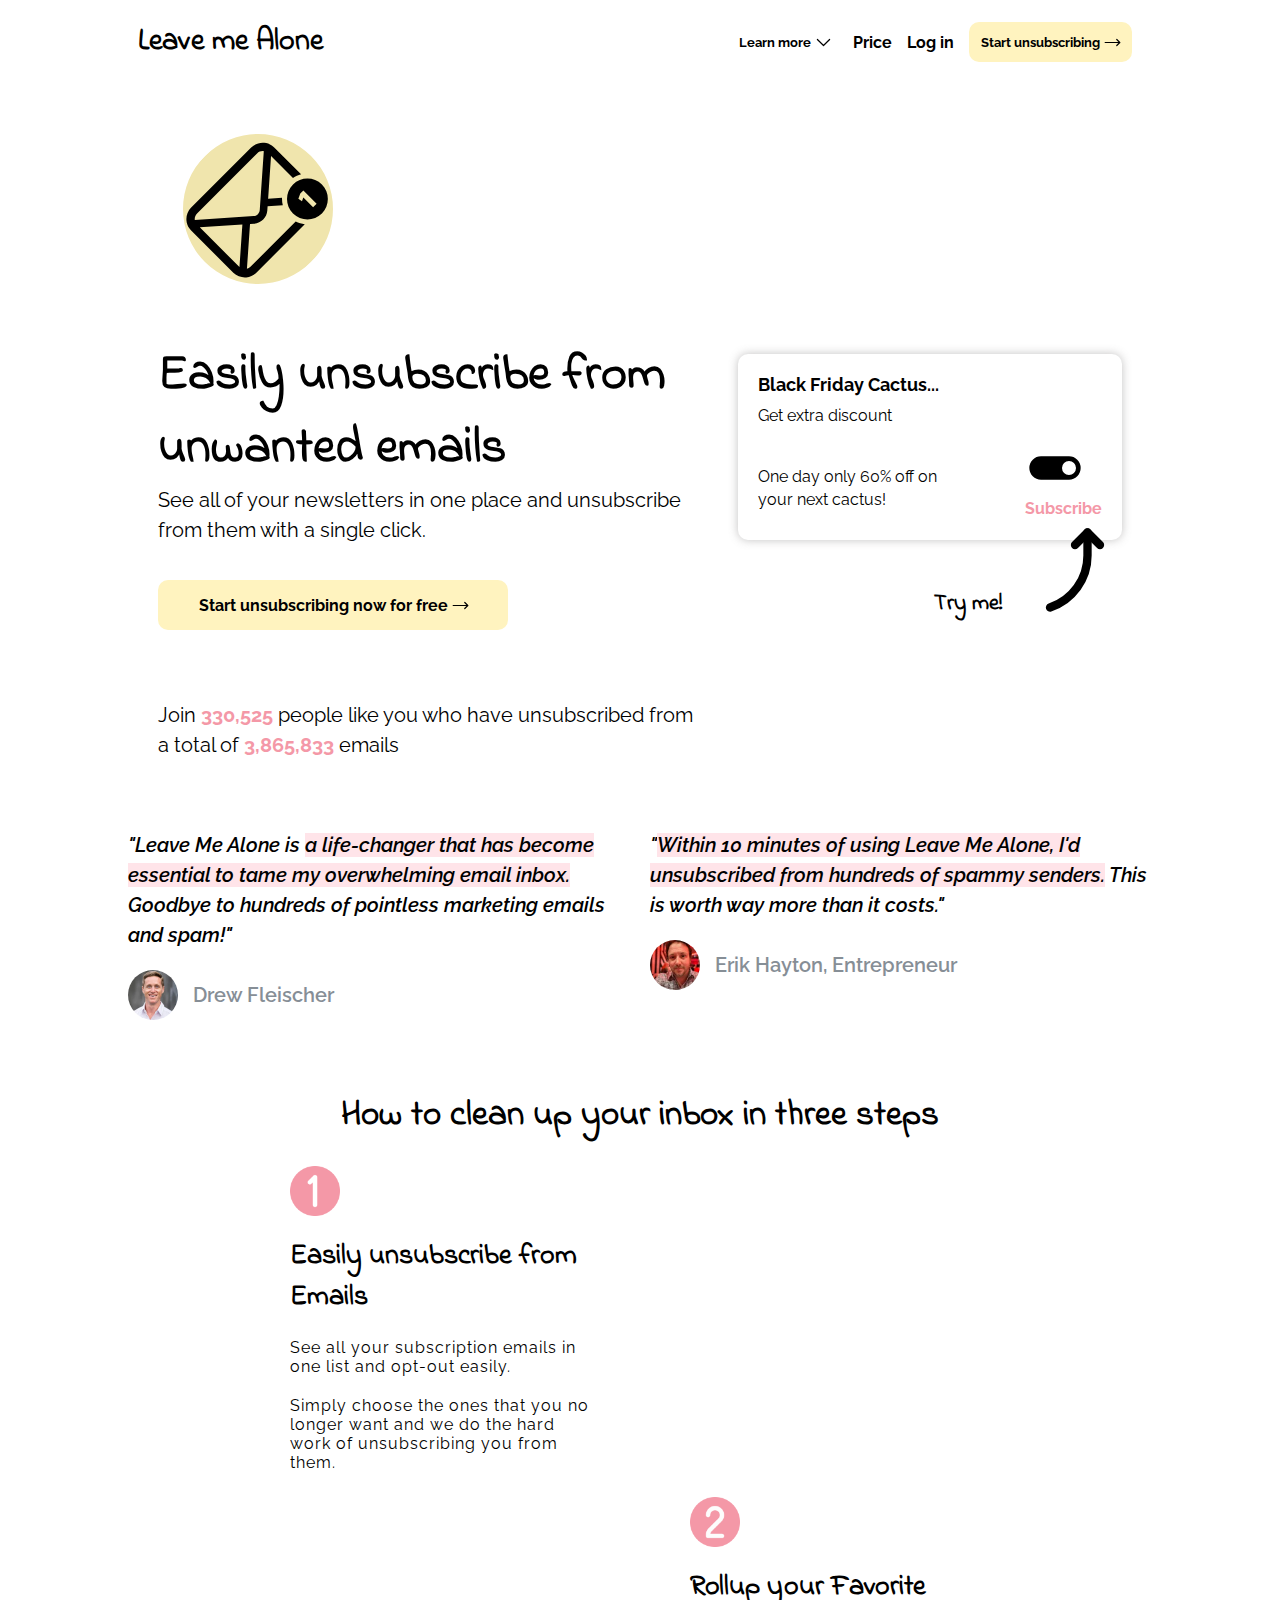
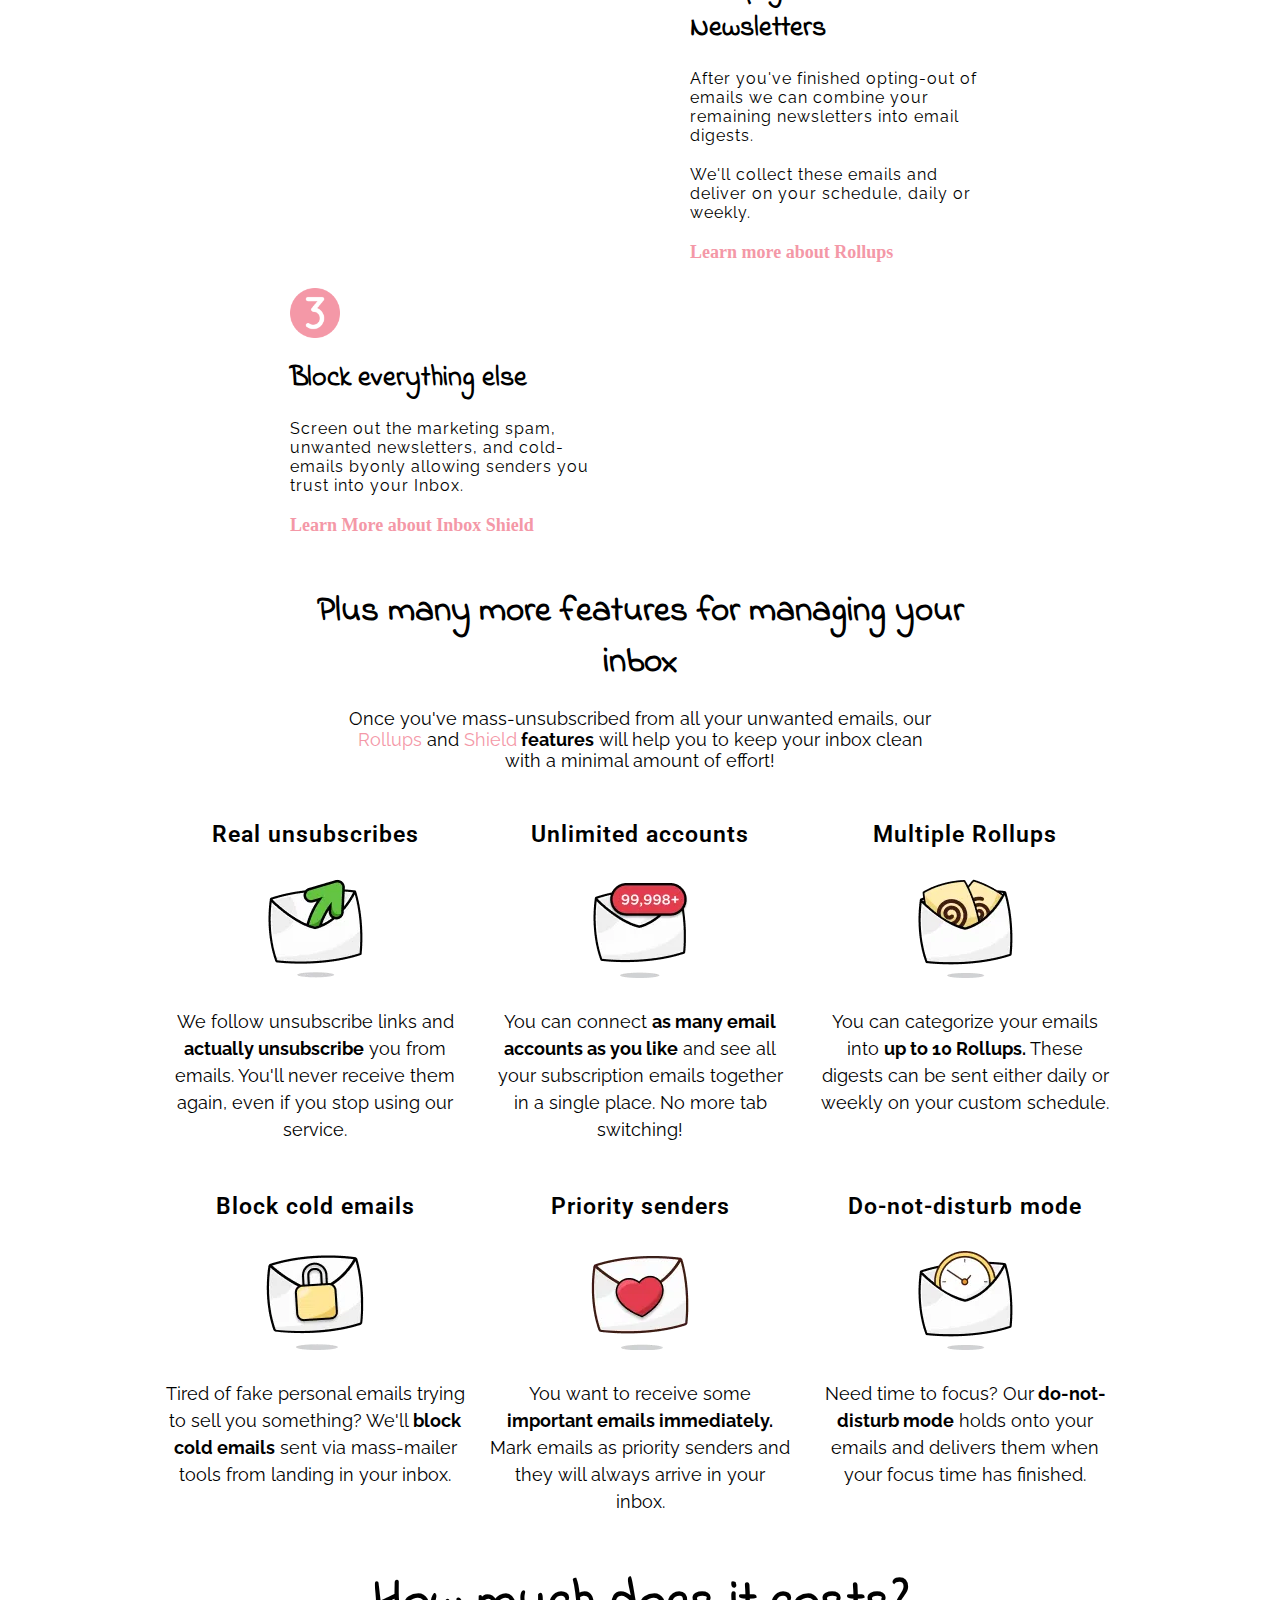
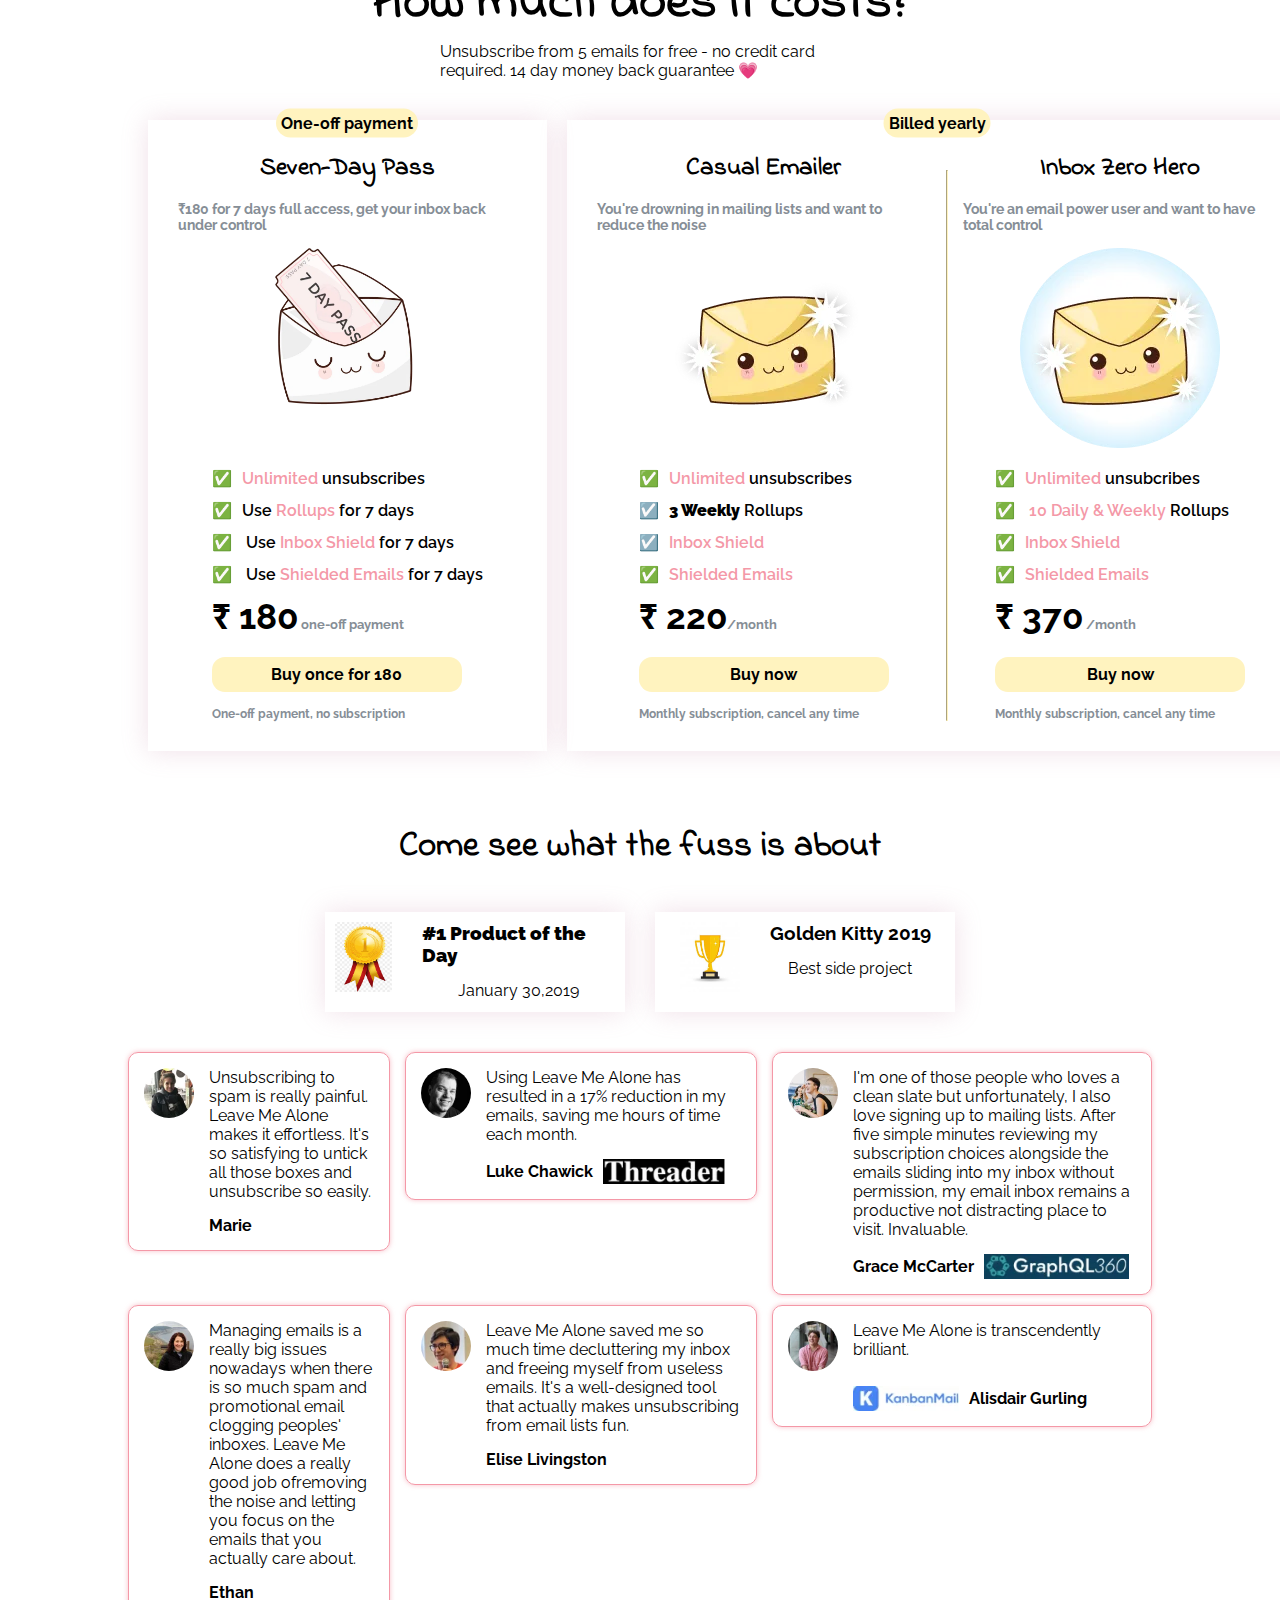
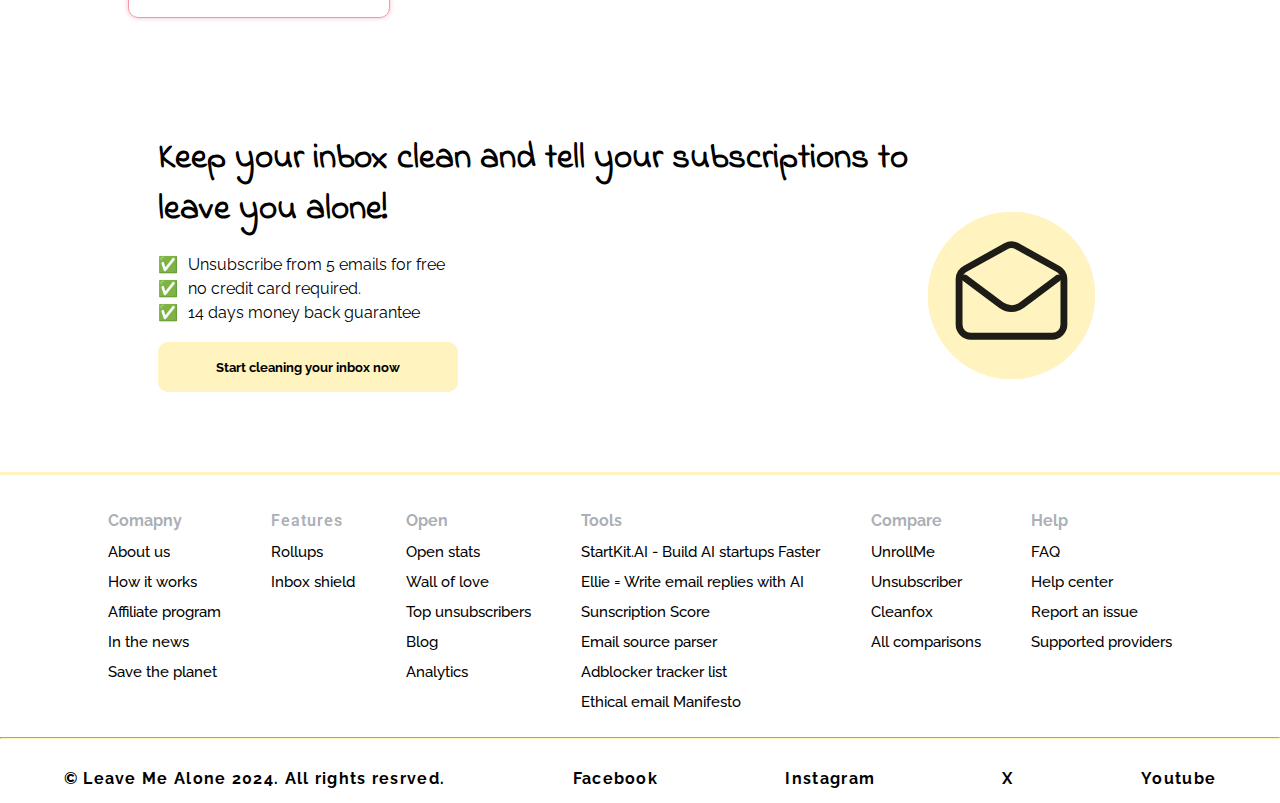
==== commit 32ee0a2a: "review section" ====
--- a/06/email-hero.html
+++ b/06/email-hero.html
@@ -356,12 +356,12 @@
       </div>
       <div class="price-plans">
         <section>
-        <h2>How much does it costs?</h2>
-        <p>
-          Unsubscribe from 5 emails for free - no credit card required. 14 day
-          money back guarantee
-        </p>
-      </section>
+          <h2>How much does it costs?</h2>
+          <p>
+            Unsubscribe from 5 emails for free - no credit card required. 14 day
+            money back guarantee
+          </p>
+        </section>
         <div class="compare">
           <div class="one-off">
             <span class="price-span span-one-off">One-off payment</span>
@@ -374,10 +374,17 @@
               <ul>
                 <li class="one-off-li"><span>Unlimited</span> unsubscribes</li>
                 <li class="one-off-li">Use <span>Rollups</span> for 7 days</li>
-                <li class="one-off-li">Use <span>Inbox Shield</span> for 7 days</li>
-                <li class="one-off-li">Use <span>Shielded Emails</span> for 7 days</li>
+                <li class="one-off-li">
+                  Use <span>Inbox Shield</span> for 7 days
+                </li>
+                <li class="one-off-li">
+                  Use <span>Shielded Emails</span> for 7 days
+                </li>
               </ul>
-              <p class="price-p"><b>₹ 180</b><span class="month-price-span"> one-off payment</span></p>
+              <p class="price-p">
+                <b>₹ 180</b
+                ><span class="month-price-span"> one-off payment</span>
+              </p>
               <button><a>Buy once for 180</a></button>
               <p class="after-price-p">One-off payment, no subscription</p>
             </div>
@@ -389,7 +396,7 @@
               <p class="heading-p">
                 You're drowning in mailing lists and want to reduce the noise
               </p>
-              <img src="./casual-emailer.webp"/>
+              <img src="./casual-emailer.webp" />
               <div>
                 <ul>
                   <li class="casual-li"><span>Unlimited</span> unsubscribes</li>
@@ -397,32 +404,142 @@
                   <li class="casual-li"><span>Inbox Shield</span></li>
                   <li class="casual-li"><span>Shielded Emails</span></li>
                 </ul>
-                <p class="price-p"><b>₹ 220</b><span class="month-price-span">/month</span></p>
+                <p class="price-p">
+                  <b>₹ 220</b><span class="month-price-span">/month</span>
+                </p>
                 <button><a>Buy now</a></button>
-                <p class="after-price-p">Monthly subscription, cancel any time</p>
+                <p class="after-price-p">
+                  Monthly subscription, cancel any time
+                </p>
               </div>
             </div>
-            <hr/>
+            <hr />
             <div class="inbox-zero">
               <h3>Inbox Zero Hero</h3>
-              <p class="heading-p">You're an email power user and want to have total control</p>
-              <img src="./inbox zero.webp"/>
+              <p class="heading-p">
+                You're an email power user and want to have total control
+              </p>
+              <img src="./inbox zero.webp" />
               <div>
                 <ul>
                   <li class="inbox-li"><span>Unlimited</span> unsubcribes</li>
-                  <li class="inbox-li"><span>10 Daily & Weekly</span> Rollups</li>
+                  <li class="inbox-li">
+                    <span>10 Daily & Weekly</span> Rollups
+                  </li>
                   <li class="inbox-li"><span>Inbox Shield</span></li>
                   <li class="inbox-li"><span>Shielded Emails</span></li>
                 </ul>
-                <p class="price-p"><b>₹ 370</b><span class="month-price-span"> /month</span></p>
+                <p class="price-p">
+                  <b>₹ 370</b><span class="month-price-span"> /month</span>
+                </p>
                 <button>Buy now</button>
-                <p class="after-price-p">Monthly subscription, cancel any time</p>
+                <p class="after-price-p">
+                  Monthly subscription, cancel any time
+                </p>
               </div>
             </div>
           </div>
         </div>
       </div>
-      <div class="action">
+      <div class="reviews">
+        <h2>Come see what the fuss is about</h2>
+        <div>
+          <div class="review-award">
+            <img src="./trophy1.jpg" height="100px" width="60px" />
+            <section>
+              <h3><b>#1 Product of the Day</b></h3>
+              <p>January 30,2019</p>
+            </section>
+          </div>
+          <div class="review-award">
+            <img src="./trophy2.jpg" height="100px" width="60px" />
+            <section>
+              <h3>Golden Kitty 2019</h3>
+              <p>Best side project</p>
+            </section>
+          </div>
+        </div>
+        <div class="div-review">
+          <ul>
+            <li>
+              <img src="./rp1.webp" class="review-img"/>
+              <p>
+                <span>
+                  Unsubscribing to spam is really painful. Leave Me Alone
+                  makes it effortless.</span
+                  >
+                  It's so satisfying to untick all those boxes and unsubscribe
+                  so easily.
+                </p>
+                <section>
+                <p class="review-author">Marie</p>
+              </section>
+            </li>
+            <li>
+              <img src="./rp2.webp" class="review-img"/>
+              <p>
+                Using Leave Me Alone has resulted in a
+                <span>17% reduction</span> in my emails, saving me hours of
+                time each month.
+              </p>
+              <section>
+                <p class="review-author">Luke Chawick</p>
+                <img src="./review1.webp" class="company-logo" height="25px"/>
+              </section>
+            </li>
+            <li>
+              <img src="./rp3.webp" class="review-img"/>
+              <p>
+                I'm one of those people who loves a clean slate but
+                unfortunately, I also love signing up to mailing lists. After
+                five simple minutes reviewing my subscription choices
+                alongside the emails sliding into my inbox without permission,
+                <span
+                >my email inbox remains a productive not distracting place
+                to visit. Invaluable.</span
+                >
+              </p>
+              <section>
+                <p class="review-author">Grace McCarter</p>
+                <img src="./review2.webp" class="company-logo" height="25px"/>
+              </section>
+            </li>
+            <li>
+              <img src="./rp4.webp" class="review-img"/>
+              <p>
+                Managing emails is a really big issues nowadays when there is
+                so much spam and promotional email clogging peoples' inboxes.
+                Leave Me Alone does a really good job ofremoving the noise and
+                letting you focus on the emails that you actually care about.
+              </p>
+              <section>
+                <p class="review-author">Ethan</p>
+              </section>
+            </li>
+            <li>
+              <img src="./rp5.webp" class="review-img"/>
+              <p>
+                Leave Me Alone saved me so much time decluttering my inbox and
+                freeing myself from useless emails. It's a well-designed tool
+                that actually makes unsubscribing from email lists fun.
+              </p>
+              <section>
+                <p class="review-author">Elise Livingston</p>
+              </section>
+            </li>
+            <li>
+              <img src="./rp6.webp" class="review-img"/>
+              <p>Leave Me Alone is transcendently brilliant.</p>
+              <section>
+              <img src="./review5.webp" class="company-logo" height="25px"/>
+              <p class="review-author">Alisdair Gurling</p>
+            </section>
+            </li>
+          </ul>
+        </div>
+        <section>
+        </div>
+        <div class="action">
         <section class="call-to-action">
           <h3>
             Keep your inbox clean and tell your subscriptions to leave you
--- a/06/email.css
+++ b/06/email.css
@@ -33,7 +33,10 @@
 .inbox-zero p,
 .one-off div,
 .casual div,
-.inbox-zero div {
+.inbox-zero div,
+.review-author,
+.div-review ul li p,
+.review-award {
   font-family: "Raleway";
 }
 .section-1 h2,
@@ -46,7 +49,8 @@
 .price-plans section h2,
 .one-off h3,
 .casual h3,
-.inbox-zero h3 {
+.inbox-zero h3,
+.reviews h2 {
   font-family: "Indie Flower";
 }
 .features h4 {
@@ -374,7 +378,7 @@
 }
 .one-off {
   position: relative;
-  box-shadow: 0 0 25px rgba(223, 228, 182, 0.529);
+  box-shadow: 0 0 25px rgba(194, 130, 160, 0.249);
   padding: 30px;
 }
 .one-off ul li,
@@ -389,7 +393,7 @@
   padding: 30px;
   gap: 15px;
   align-self: start;
-  box-shadow: 0 0 25px rgba(223, 228, 182, 0.529);
+  box-shadow: 0 0 25px rgba(194, 130, 160, 0.249);
 }
 .casual {
   display: flex;
@@ -409,7 +413,7 @@
   flex-direction: column;
   align-items: center;
 }
-.heading-p{
+.heading-p {
   color: #868e96;
   font-weight: bold;
   font-size: 14px;
@@ -435,14 +439,16 @@
   position: absolute;
   font-weight: bold;
 }
-.month-price-span{
-  color:#868e96;
+.month-price-span {
+  color: #868e96;
   font-size: 13px;
   font-weight: bold;
 }
-.casual button,.one-off button,.inbox-zero button{
-  height:35px;
-  width:250px;
+.casual button,
+.one-off button,
+.inbox-zero button {
+  height: 35px;
+  width: 250px;
   font-size: 16px;
   padding: 5px;
   border-radius: 13px;
@@ -450,14 +456,14 @@
   border: none;
   margin: 15px 0 15px 0;
 }
-.after-price-p{
+.after-price-p {
   font-size: 12px;
   font-weight: bold;
   color: #868e96;
 }
 .one-off h3,
 .casual h3,
-.inbox-zero h3{
+.inbox-zero h3 {
   font-size: 25px;
 }
 .span-yearly,
@@ -471,7 +477,7 @@
   flex-direction: column;
   font-size: 35px;
 }
-.price-p{
+.price-p {
   margin: 5px 0 5px 0;
   font-size: 35px;
   color: black;
@@ -482,6 +488,75 @@
 }
 .price-plans section p::after {
   content: "💗";
+}
+.reviews {
+  margin-top: 50px;
+  display: flex;
+  flex-direction: column;
+  gap: 40px;
+  justify-content: center;
+}
+.reviews h2{
+  text-align: center;
+  font-size: 35px;
+}
+.reviews div {
+  display: flex;
+  gap: 30px;
+  align-items: start;
+  justify-content: center;
+}
+.review-award img {
+  height: 70px;
+  background-color: none;
+  width: 60px;
+}
+.review-award {
+  display: flex;
+  box-shadow: 0 0 25px rgba(194, 130, 160, 0.249);
+  height: 100px;
+  width: 300px;
+  align-items: center;
+  padding: 10px;
+}
+.review-award section {
+  display: flex;
+  gap: 15px;
+  align-items: center;
+  flex-direction: column;
+}
+.div-review ul {
+  display: grid;
+  column-gap: 15px;
+  row-gap: 10px;
+  grid-template-columns: auto auto auto;
+  grid-template-rows: auto auto auto;
+}
+.div-review ul li {
+  border: 1px solid #f498a7;
+  box-shadow: 0 0 5px #f498a7a2;
+  flex: 1;
+  list-style: none;
+  padding: 15px;
+  border-radius: 10px;
+  align-self: start;
+  gap: 15px;
+  display: grid;
+  grid-template-columns: auto auto;
+}
+.div-review ul li section {
+  grid-column: 2/3;
+  display: flex;
+  gap: 10px;
+  align-items: center;
+}
+.review-author {
+  font-weight: bold;
+}
+.review-img {
+  border-radius: 50%;
+  height: 50px;
+  width: 50px;
 }
 .footer-div {
   border-top: 3px solid #fff3bf;
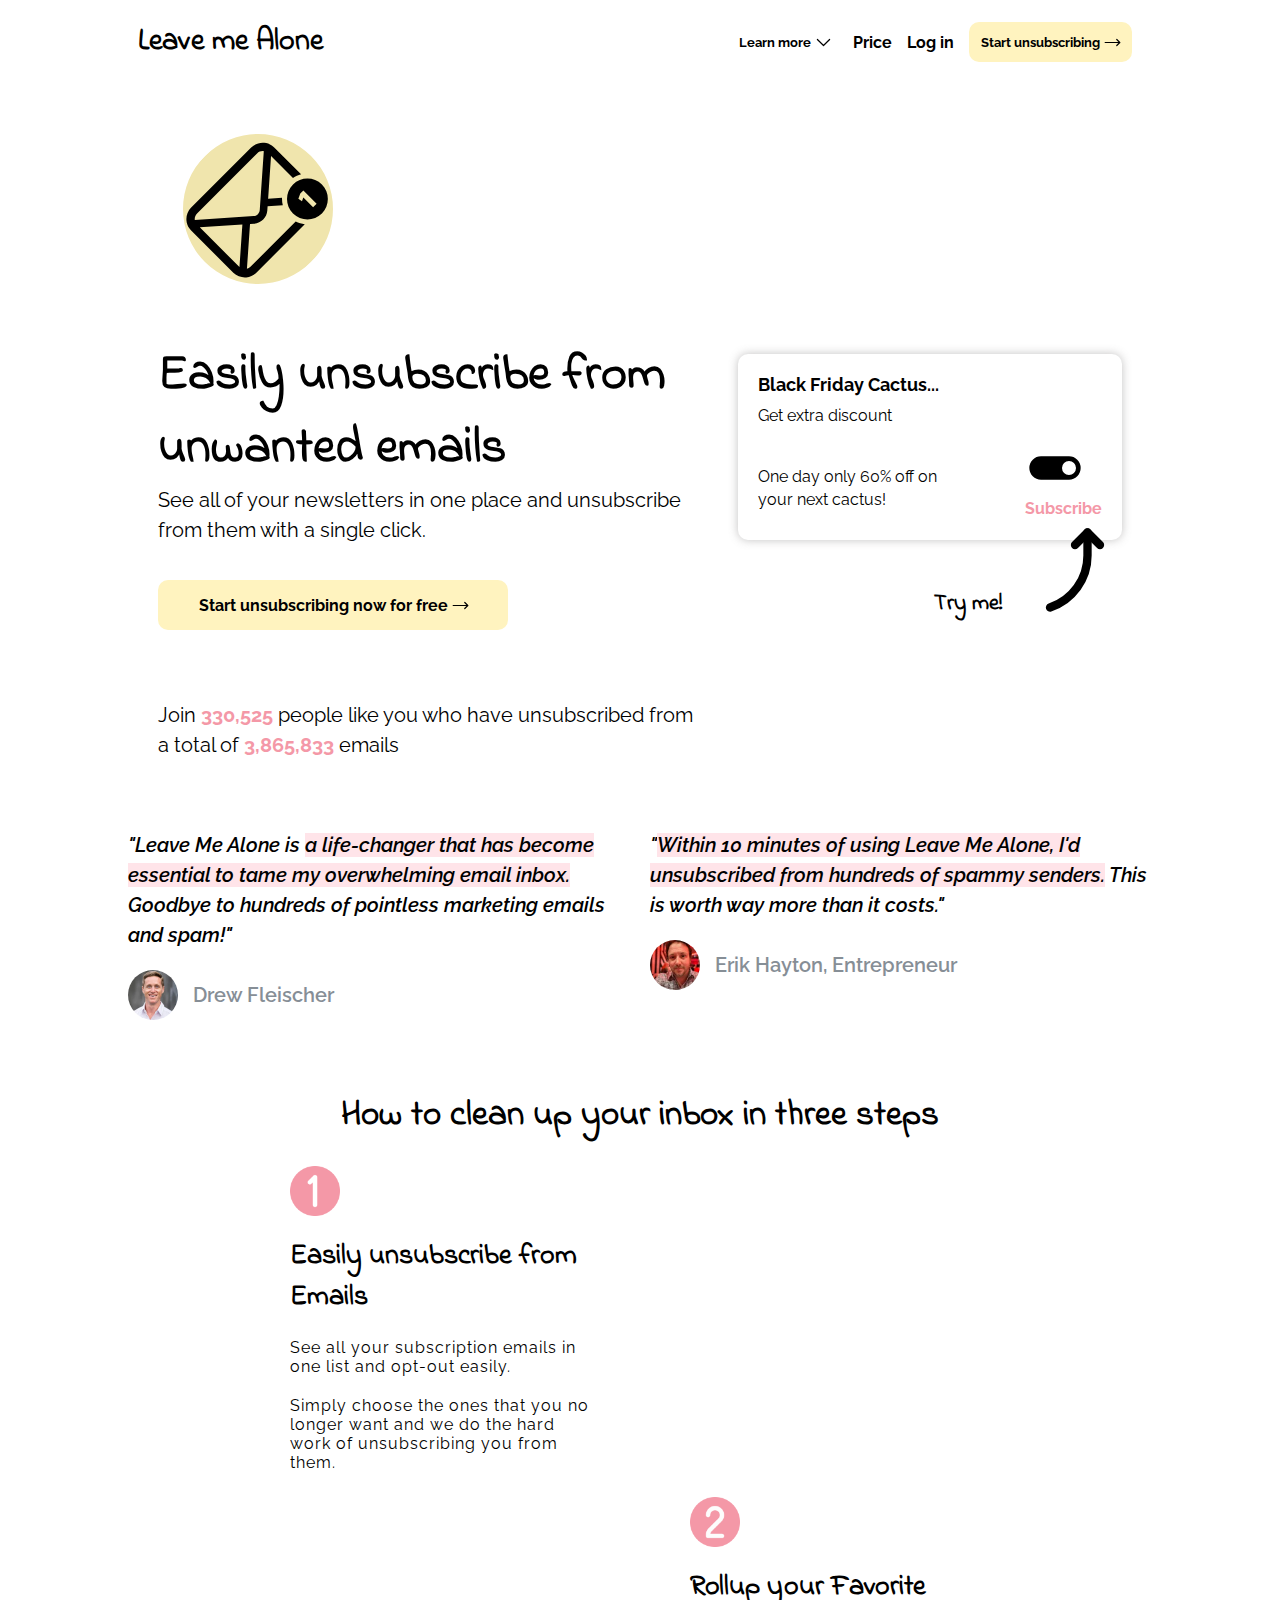
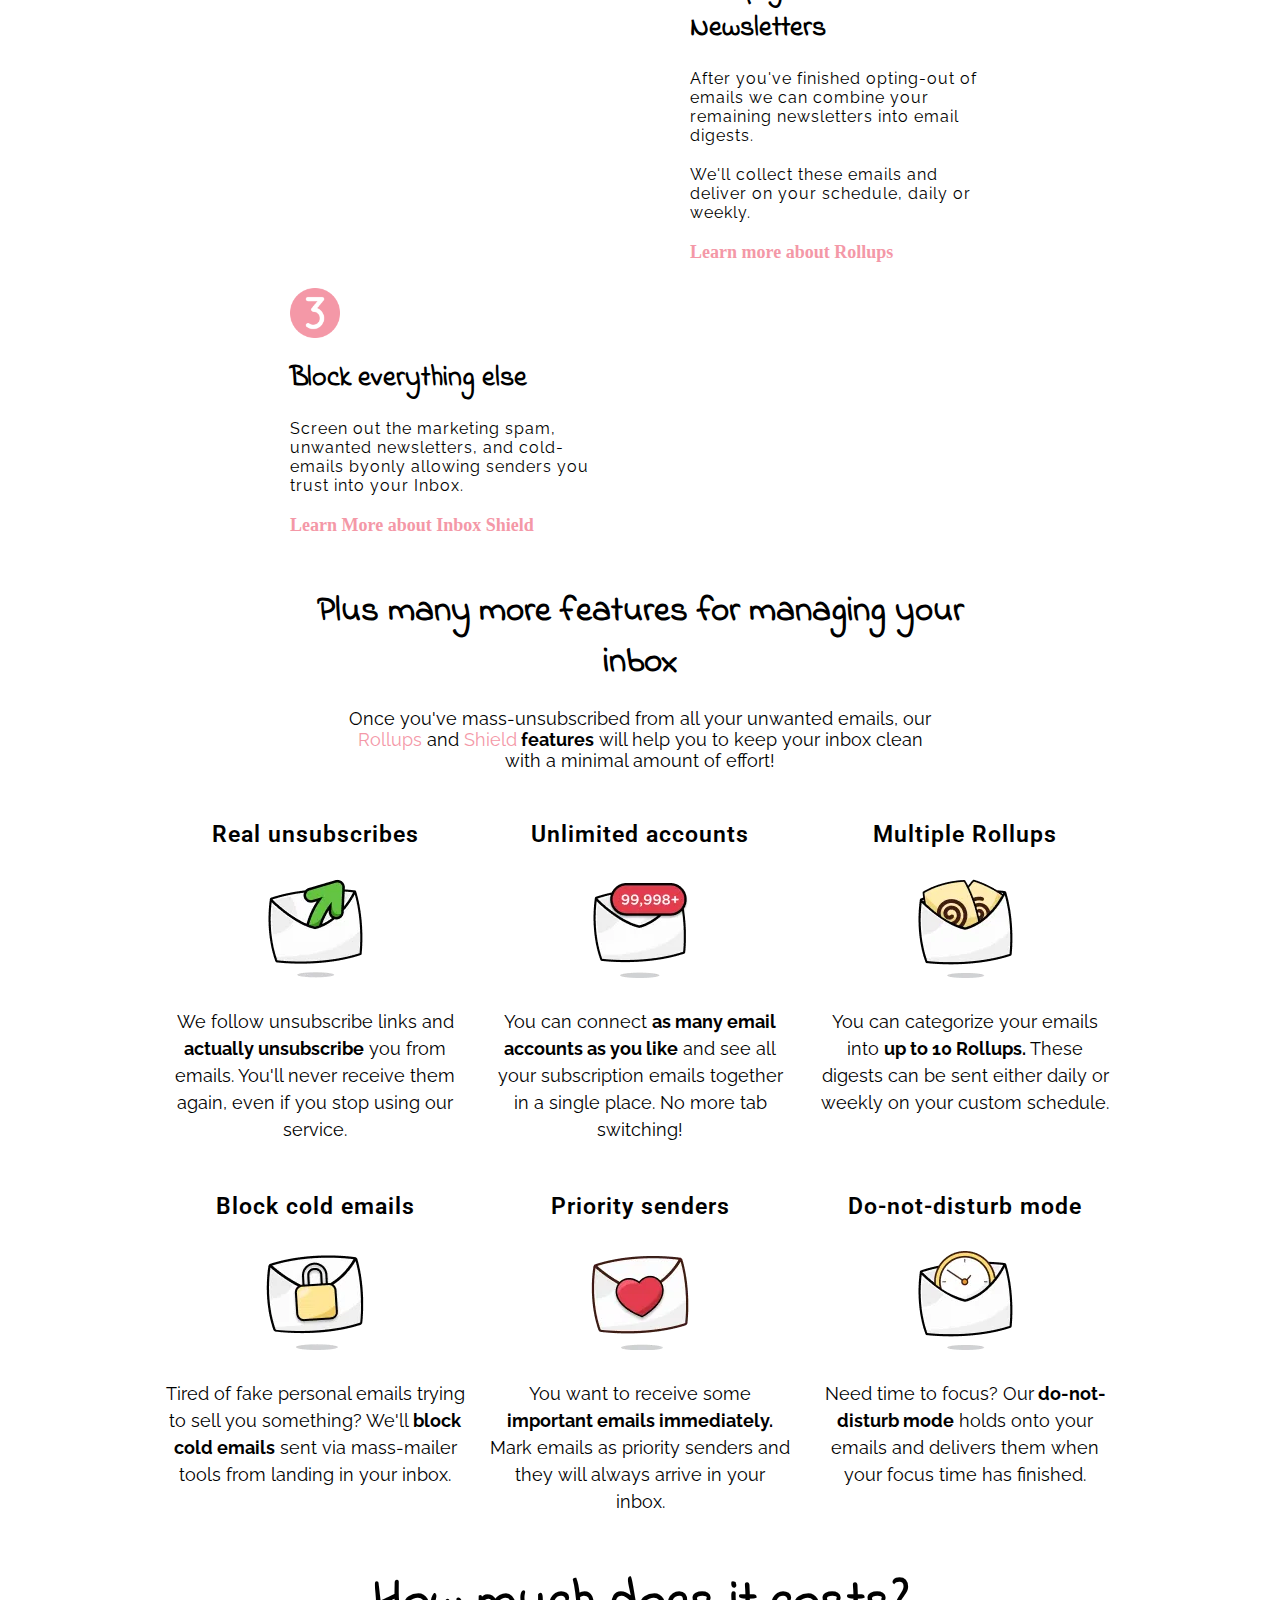
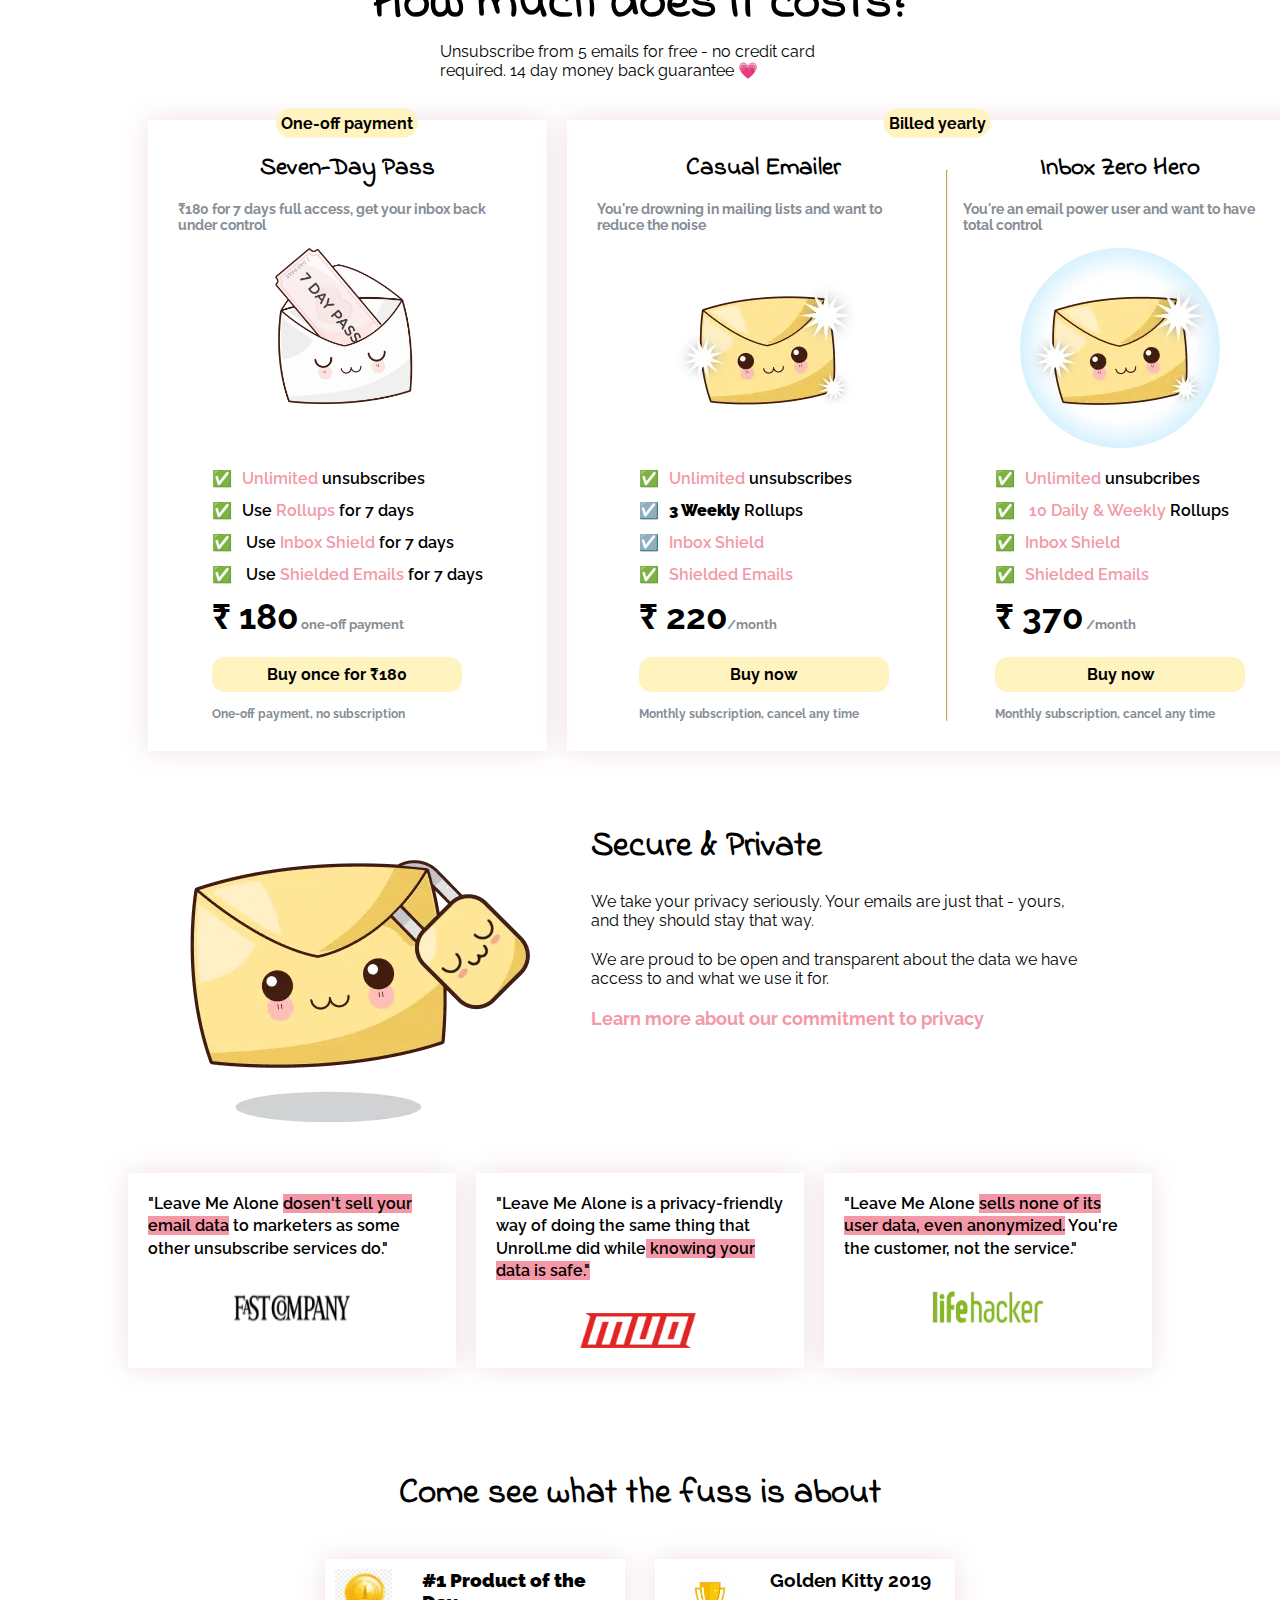
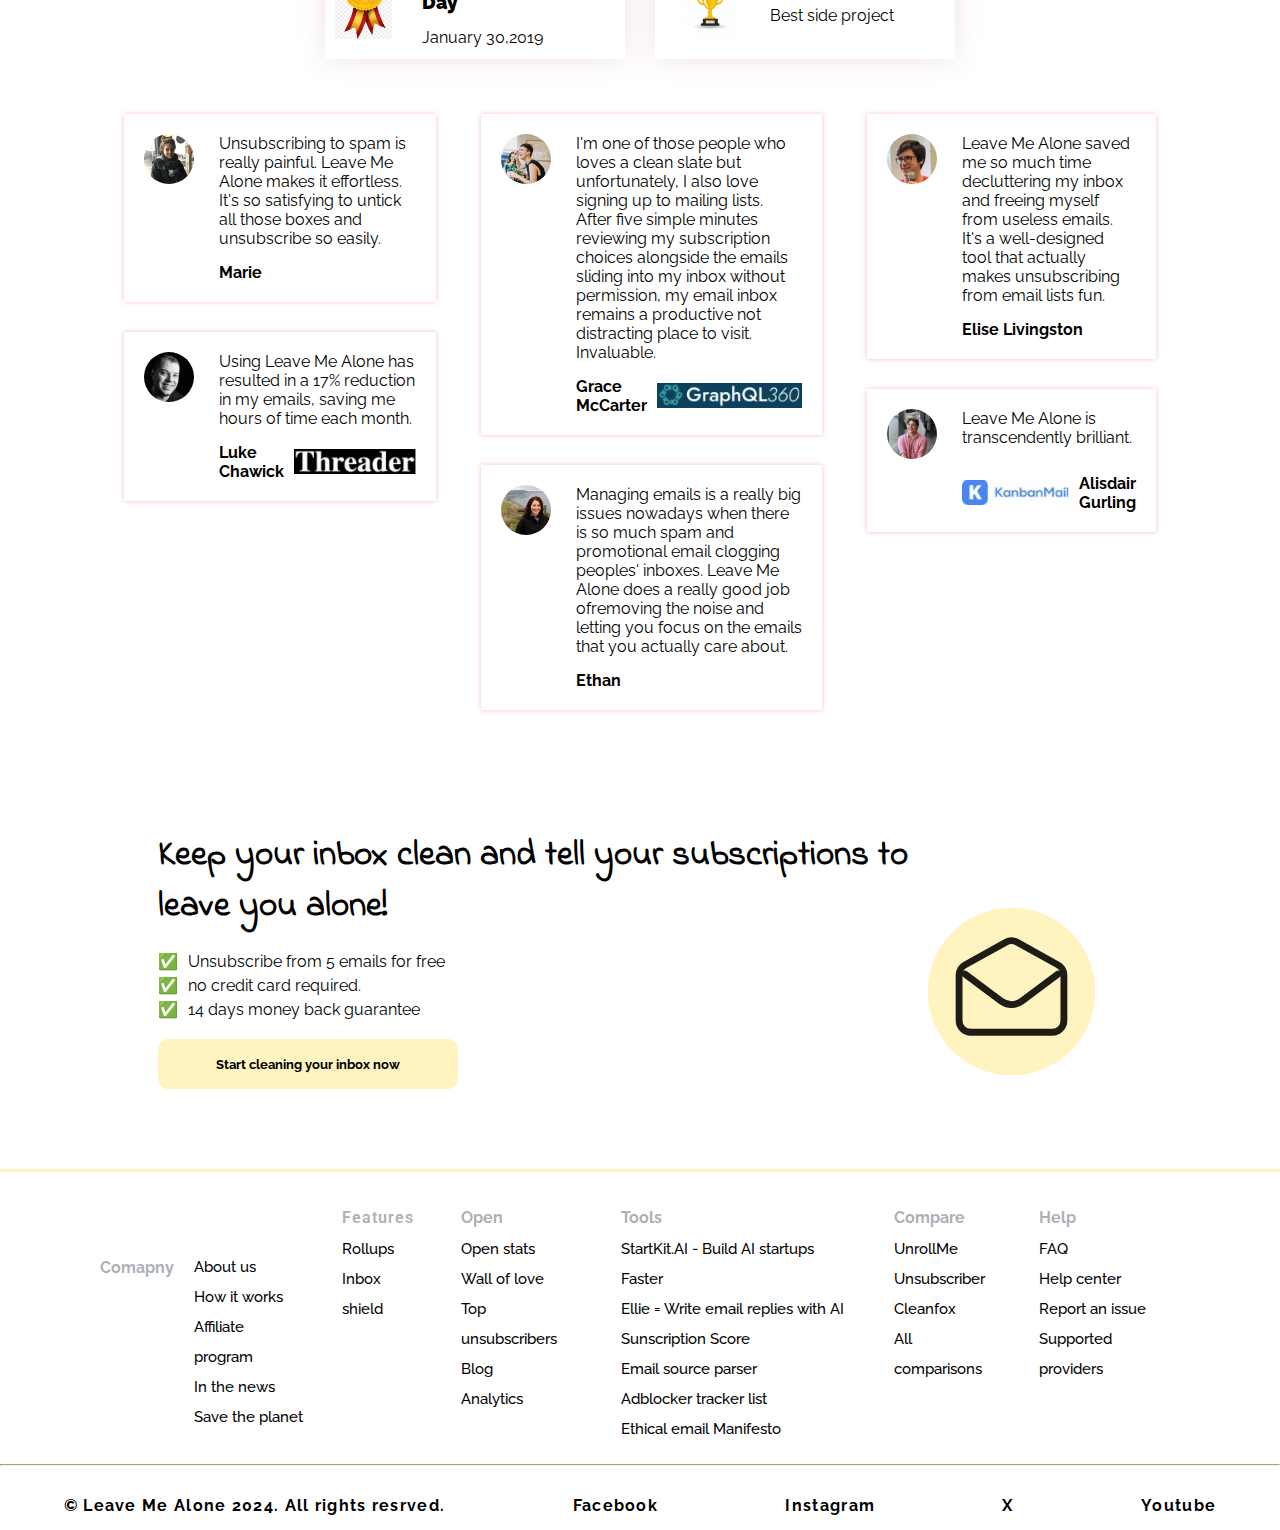
==== commit 6b4240f7: "07" ====
--- a/06/email-hero.html
+++ b/06/email-hero.html
@@ -2,7 +2,7 @@
   <head>
     <meta charset="UTF-8" />
     <meta name="viewport" content="width=device-width, initial-scale=1.0" />
-    <title>Document</title>
+    <title>Email unsubscribe</title>
     <link rel="preconnect" href="https://fonts.googleapis.com" />
     <link rel="preconnect" href="https://fonts.gstatic.com" crossorigin />
     <link
@@ -385,7 +385,7 @@
                 <b>₹ 180</b
                 ><span class="month-price-span"> one-off payment</span>
               </p>
-              <button><a>Buy once for 180</a></button>
+              <button><a>Buy once for ₹180</a></button>
               <p class="after-price-p">One-off payment, no subscription</p>
             </div>
           </div>
@@ -441,6 +441,23 @@
           </div>
         </div>
       </div>
+      <div class="secure">
+        <img src="./email-secure.webp"/>
+        <section>
+          <h3>Secure & Private</h3>
+          <p>We take your privacy seriously. Your emails are just that - yours, and they should stay that way.</p>
+          <p>We are proud to be open and transparent about the data we have access to and what we use it for.</p>
+          <a>Learn more about our commitment to privacy</a>
+        </section>
+      </div>
+      <div class="company">
+        <blockquote  class="company-quote"><p>"Leave Me Alone <span> dosen't sell your email data</span> to marketers as some other unsubscribe services do."</p>
+        <img src="./logo1.webp"/></blockquote>
+        <blockquote  class="company-quote"><p>"Leave Me Alone is a privacy-friendly way of doing the same thing that Unroll.me did while<span> knowing your data is safe."</span></p>
+        <img src="./logo2.webp"/></blockquote>
+        <blockquote  class="company-quote"><p>"Leave Me Alone <span>sells none of its user data, even anonymized.</span> You're the customer, not the service."</p>
+        <img src="./logo3.webp"/></blockquote>
+      </div>
       <div class="reviews">
         <h2>Come see what the fuss is about</h2>
         <div>
@@ -461,6 +478,7 @@
         </div>
         <div class="div-review">
           <ul>
+            <div class="div-li">
             <li>
               <img src="./rp1.webp" class="review-img"/>
               <p>
@@ -487,6 +505,8 @@
                 <img src="./review1.webp" class="company-logo" height="25px"/>
               </section>
             </li>
+          </div>
+          <div class="div-li">
             <li>
               <img src="./rp3.webp" class="review-img"/>
               <p>
@@ -516,6 +536,8 @@
                 <p class="review-author">Ethan</p>
               </section>
             </li>
+          </div>
+          <div class="div-li">
             <li>
               <img src="./rp5.webp" class="review-img"/>
               <p>
@@ -535,6 +557,7 @@
               <p class="review-author">Alisdair Gurling</p>
             </section>
             </li>
+          </div>
           </ul>
         </div>
         <section>
--- a/06/email.css
+++ b/06/email.css
@@ -36,7 +36,10 @@
 .inbox-zero div,
 .review-author,
 .div-review ul li p,
-.review-award {
+.review-award,
+.secure section p,
+.secure section a,
+.company-quote p {
   font-family: "Raleway";
 }
 .section-1 h2,
@@ -50,7 +53,8 @@
 .one-off h3,
 .casual h3,
 .inbox-zero h3,
-.reviews h2 {
+.reviews h2,
+.secure section h3 {
   font-family: "Indie Flower";
 }
 .features h4 {
@@ -489,14 +493,66 @@
 .price-plans section p::after {
   content: "💗";
 }
+.secure {
+  display: flex;
+  margin-top: 50px;
+  gap: 50px;
+  justify-content: center;
+}
+.secure section {
+  display: flex;
+  flex-direction: column;
+  width: 500px;
+  gap: 20px;
+}
+.secure section a{
+  color: #f498a7;
+  font-weight: bold;
+  font-size: 18px;
+}
+.secure section a:hover,
+.secure section a:active{
+  text-decoration: underline;
+  cursor: pointer;
+}
+.secure section h3 {
+  font-size: 35px;
+}
+.company{
+  margin-top: 50px;
+  display: flex;
+  justify-content: center;
+  gap:20px;
+}
+.company-quote{
+  padding: 20px;
+  display: flex;
+  flex-direction: column;
+  align-items: center;
+  gap:15px;
+  width:350px;
+  box-shadow: 0 0 25px rgba(194, 130, 160, 0.249);
+}
+.company-quote p{
+  font-weight: 600;
+  line-height: 1.4;
+}
+.company-quote p span{
+  background-color: #f498a7;
+}
+.company-quote img{
+  height:50px;
+  width: 120px;
+  padding-top: 15px;
+}
 .reviews {
-  margin-top: 50px;
+  margin-top: 100px;
   display: flex;
   flex-direction: column;
   gap: 40px;
   justify-content: center;
 }
-.reviews h2{
+.reviews h2 {
   text-align: center;
   font-size: 35px;
 }
@@ -522,27 +578,30 @@
 .review-award section {
   display: flex;
   gap: 15px;
-  align-items: center;
+  align-items: start;
   flex-direction: column;
 }
 .div-review ul {
   display: grid;
   column-gap: 15px;
   row-gap: 10px;
-  grid-template-columns: auto auto auto;
-  grid-template-rows: auto auto auto;
-}
-.div-review ul li {
-  border: 1px solid #f498a7;
-  box-shadow: 0 0 5px #f498a7a2;
-  flex: 1;
+  grid-template-columns: repeat(3, 1fr);
+}
+.div-li {
+  display: flex;
+  flex-direction: column;
   list-style: none;
   padding: 15px;
   border-radius: 10px;
   align-self: start;
   gap: 15px;
+}
+.div-review li {
+  box-shadow: 0 0 5px #f498a7a2;
+  padding: 20px;
   display: grid;
-  grid-template-columns: auto auto;
+  grid-template-columns: 60px 1fr;
+  gap: 15px;
 }
 .div-review ul li section {
   grid-column: 2/3;
